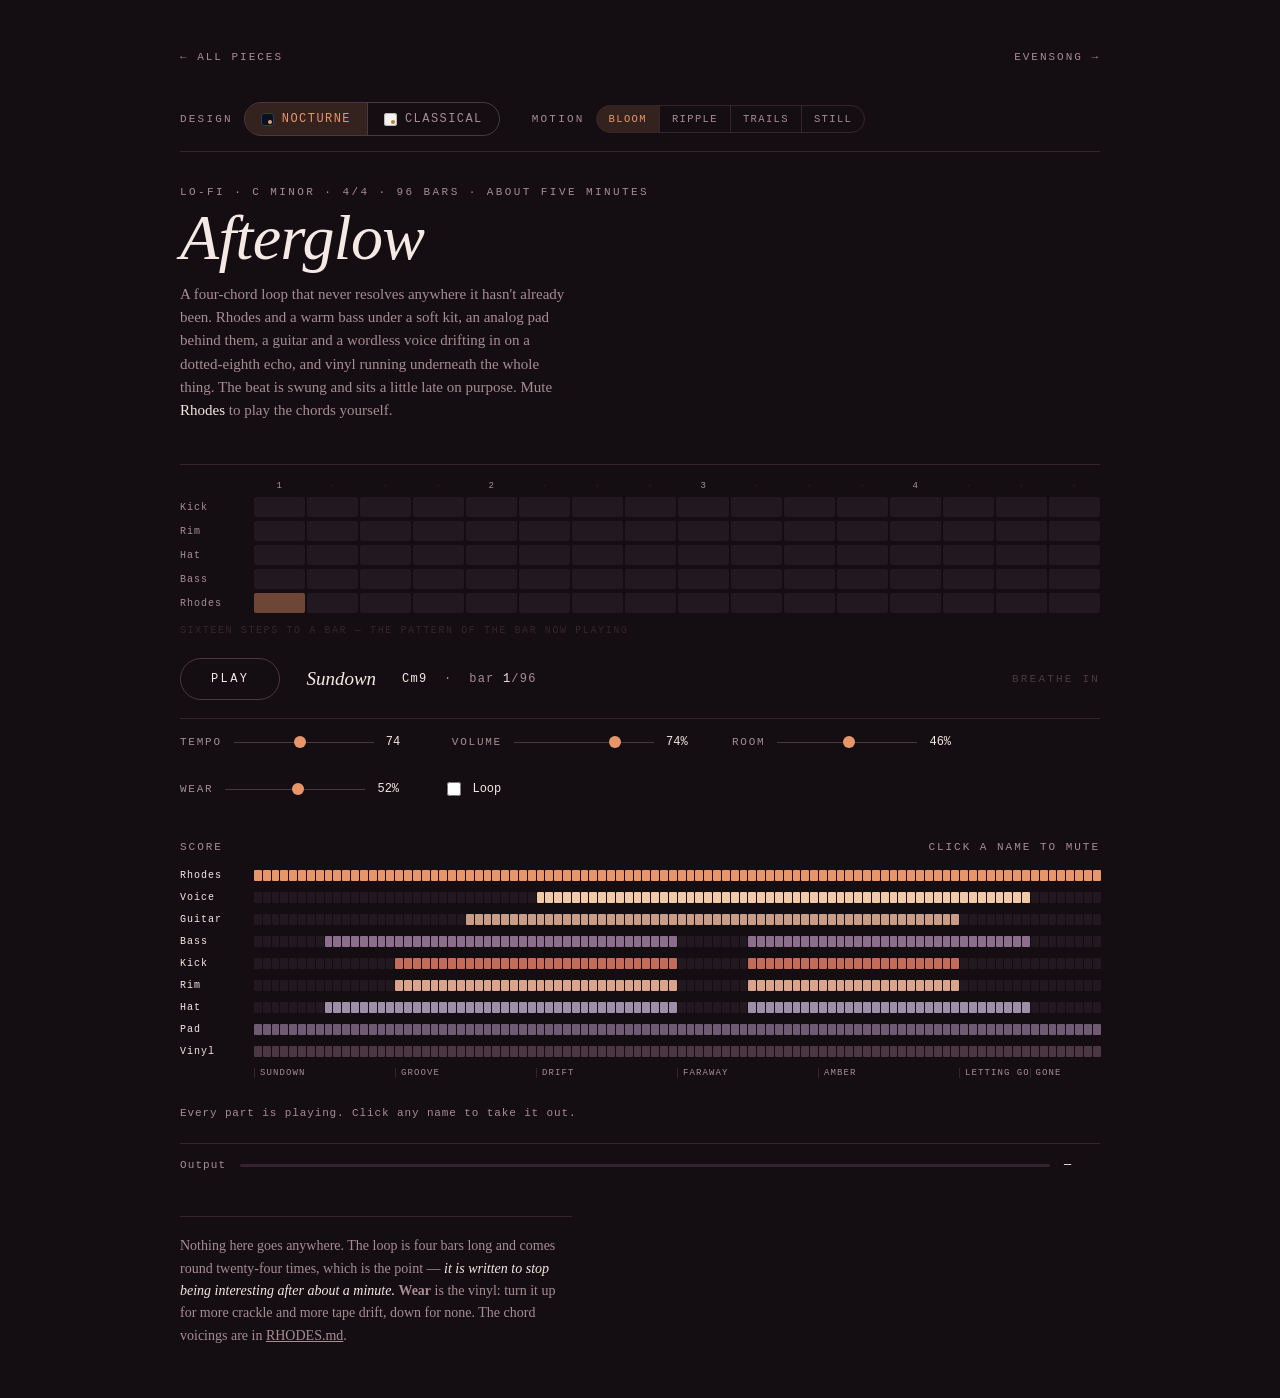
==== afterglow.html @ 7eb9358a "Add Afterglow, a lo-fi loop for the end of the day C minor, 4/4, 96 bars, about five minutes at 74. " ====
<!DOCTYPE html>
<html lang="en">
<head>
<meta charset="utf-8">
<link rel="icon" href="data:image/svg+xml,%3Csvg%20xmlns%3D%22http%3A%2F%2Fwww.w3.org%2F2000%2Fsvg%22%20viewBox%3D%220%200%2032%2032%22%3E%3Crect%20width%3D%2232%22%20height%3D%2232%22%20rx%3D%227%22%20fill%3D%22%23140E12%22%2F%3E%3Ccircle%20cx%3D%2216%22%20cy%3D%2216%22%20r%3D%2210%22%20fill%3D%22none%22%20stroke%3D%22%234C3642%22%20stroke-width%3D%221.4%22%2F%3E%3Ccircle%20cx%3D%2216%22%20cy%3D%2216%22%20r%3D%226%22%20fill%3D%22none%22%20stroke%3D%22%234C3642%22%20stroke-width%3D%221%22%2F%3E%3Ccircle%20cx%3D%2216%22%20cy%3D%2216%22%20r%3D%222.3%22%20fill%3D%22%23E8956A%22%2F%3E%3Crect%20x%3D%224%22%20y%3D%2215.2%22%20width%3D%2224%22%20height%3D%221.6%22%20fill%3D%22%23E8956A%22%20opacity%3D%22.55%22%2F%3E%3C%2Fsvg%3E">
<meta name="viewport" content="width=device-width, initial-scale=1">
<title>Afterglow — a lo-fi loop for the end of the day</title>
<link rel="stylesheet" href="design.css">
<script src="design.js"></script>
<style>
  /* Ground, pigments and mark geometry for this piece. Both designs, the
     switches and the four motion effects come from design.css, linked above. */
  :root{
    --ink:#140E12; --ink-2:#211820; --edge:#35242E; --line:#4C3642;
    --silt:#A88C93; --pale:#F4E9E4; --accent:#E8956A; --faint:#35242E;
    --rhodes:#E8956A; --voice:#F0C9A8; --gtr:#C99C86; --bass:#8A6E8C;
    --kick:#C46B5A; --rim:#D9A38C; --hat:#9E8FA8; --syn:#6E5A72; --vinyl:#4C3642;
    /* the grid is a row of steps: a mark opens out from the cell that fired */
    --qm-bloom-size:44px; --qm-bloom-lift:0px; --qm-bloom-rise:0px;
    --qm-bloom-from:.24;  --qm-bloom-to:1.6;
    --qm-ripple-size:18px; --qm-ripple-to:3.2;
    --qm-trail-size:7px;   --qm-trail-faint-size:5px;
    --qm-trail-x:34px;     --qm-trail-y:0px;
  }
  :root[data-style="classical"]{
    --rhodes:#B0803A; --voice:#A9714F; --gtr:#96683F; --bass:#6B7F9B;
    --kick:#A0563F; --rim:#A9714F; --hat:#8B6F92; --syn:#7D93A3; --vinyl:#8E8880;
  }
  .where,.val,.eyebrow,.rule span,.diag,.stepnum{font-variant-numeric:tabular-nums}

  *{box-sizing:border-box}
  html,body{margin:0;padding:0}
  body{background:var(--ink);color:var(--pale);font-family:var(--serif);min-height:100vh;
    display:flex;justify-content:center;padding:clamp(18px,4vw,52px) clamp(16px,4vw,40px);
    -webkit-font-smoothing:antialiased}
  .sheet{width:100%;max-width:920px}

  nav.top{display:flex;justify-content:space-between;align-items:baseline;gap:16px;
    font-family:var(--label);font-size:11px;letter-spacing:.18em;text-transform:uppercase;
    color:var(--silt);margin:0 0 clamp(22px,4vw,38px)}
  nav.top a{color:var(--silt);text-decoration:none;border-bottom:1px solid transparent;
    transition:color .2s,border-color .2s}
  nav.top a:hover{color:var(--accent);border-color:var(--accent)}

  .eyebrow{font-family:var(--label);font-size:11px;letter-spacing:.22em;
    text-transform:uppercase;color:var(--silt);margin:0}
  h1{font-family:var(--display);font-style:var(--h1-style);font-weight:var(--h1-weight);
    font-size:clamp(38px,7vw,64px);line-height:.95;margin:10px 0 0;letter-spacing:var(--h1-track)}
  .credit{margin:14px 0 0;font-size:15px;color:var(--silt);max-width:52ch;line-height:1.55}
  .credit b{color:var(--pale);font-weight:400}

  /* ---- the sixteen steps ---- */
  .grid{margin:clamp(26px,4vw,42px) 0 0;border-top:1px solid var(--edge);padding-top:16px}
  .stepnum{display:flex;gap:2px;margin:0 0 6px 74px}
  .stepnum span{flex:1;text-align:center;font-family:var(--label);font-size:9px;
    letter-spacing:.06em;color:var(--faint)}
  .stepnum span.beat{color:var(--silt)}
  .srow{display:flex;align-items:center;gap:12px;margin-bottom:4px}
  .slab{font-family:var(--label);font-size:10px;letter-spacing:.1em;width:62px;flex:none;
    text-align:left;color:var(--silt)}
  .srow.off .slab{color:var(--faint);text-decoration:line-through}
  .scells{position:relative;display:flex;gap:2px;flex:1;min-width:0;height:20px}
  .cel{flex:1;border-radius:2px;background:var(--ink-2);
    transition:background .18s ease,box-shadow .18s ease}
  .cel.set{background:color-mix(in srgb,var(--rc) 42%,transparent)}
  .cel.at{outline:1px solid var(--line);outline-offset:1px}
  .cel.hit{background:var(--rc);box-shadow:0 0 12px -3px var(--rc);transition:none}
  .srow.off .cel.set{background:var(--edge)}
  .gridnote{font-family:var(--label);font-size:10px;letter-spacing:.16em;
    text-transform:uppercase;color:var(--faint);margin:12px 0 0}

  /* ---- transport ---- */
  .bay{display:flex;flex-wrap:wrap;align-items:center;gap:clamp(14px,2.5vw,26px);margin:22px 0 0}
  button.play{font-family:var(--label);font-size:12px;letter-spacing:.2em;text-transform:uppercase;
    background:transparent;color:var(--pale);border:1px solid var(--line);border-radius:999px;
    padding:13px 30px;cursor:pointer;transition:border-color .25s,color .25s}
  button.play:hover{border-color:var(--accent);color:var(--accent)}
  button.play:focus-visible{outline:2px solid var(--accent);outline-offset:3px}
  .where{font-family:var(--label);font-size:12px;letter-spacing:.1em;color:var(--silt)}
  .where b{color:var(--pale);font-weight:400}
  .movement{font-family:var(--display);font-style:italic;font-size:19px;color:var(--pale)}
  .breath{margin-left:auto;font-family:var(--label);font-size:11px;letter-spacing:.2em;
    text-transform:uppercase;color:var(--silt);opacity:.35;transition:opacity 2s ease}
  .breath.on{opacity:1}

  .knobs{display:flex;flex-wrap:wrap;gap:clamp(14px,2.5vw,30px);align-items:center;
    margin:18px 0 0;padding:16px 0 0;border-top:1px solid var(--edge)}
  .knob{display:flex;align-items:center;gap:10px}
  .knob label{font-family:var(--label);font-size:11px;letter-spacing:.16em;
    text-transform:uppercase;color:var(--silt)}
  input[type=range]{-webkit-appearance:none;appearance:none;background:transparent;
    width:clamp(84px,14vw,140px);cursor:pointer}
  input[type=range]::-webkit-slider-runnable-track{height:1px;background:var(--line)}
  input[type=range]::-moz-range-track{height:1px;background:var(--line)}
  input[type=range]::-webkit-slider-thumb{-webkit-appearance:none;width:12px;height:12px;
    border-radius:50%;background:var(--accent);margin-top:-5.5px}
  input[type=range]::-moz-range-thumb{width:12px;height:12px;border:0;border-radius:50%;
    background:var(--accent)}
  input[type=range]:focus-visible{outline:2px solid var(--accent);outline-offset:6px}
  .val{font-family:var(--label);font-size:12px;color:var(--pale);min-width:5ch}
  .check{display:flex;align-items:center;gap:8px;cursor:pointer}
  .check input{accent-color:var(--accent);width:14px;height:14px;cursor:pointer}

  /* ---- score map ---- */
  .score{margin:clamp(26px,4vw,42px) 0 0}
  .scorehead{display:flex;justify-content:space-between;align-items:baseline;
    font-family:var(--label);font-size:11px;letter-spacing:.18em;text-transform:uppercase;
    color:var(--silt);margin-bottom:14px}
  .prow{display:flex;align-items:center;gap:12px;margin-bottom:5px}
  .pname{font-family:var(--label);font-size:10px;letter-spacing:.1em;width:62px;flex:none;
    text-align:left;background:none;border:0;padding:3px 0;color:var(--pale);cursor:pointer;
    transition:color .2s}
  .pname:hover{color:var(--accent)}
  .prow.off .pname{color:var(--faint);text-decoration:line-through}
  .pname:focus-visible{outline:2px solid var(--accent);outline-offset:2px}
  .cells{display:flex;gap:1px;flex:1;min-width:0}
  .cell{flex:1;height:11px;border-radius:1px;background:var(--ink-2);transition:background .25s}
  .cell.on{background:var(--pc)}
  .prow.off .cell.on{background:var(--edge)}
  .cell.at{background:var(--pale)}
  .rule{position:relative;height:22px;margin:8px 0 0 74px;overflow:hidden}
  .rule span{position:absolute;top:0;font-family:var(--label);font-size:9px;letter-spacing:.12em;
    text-transform:uppercase;color:var(--silt);white-space:nowrap;
    padding-left:5px;border-left:1px solid var(--edge)}
  .hint{font-family:var(--label);font-size:11px;letter-spacing:.08em;color:var(--silt);
    margin:14px 0 0;line-height:1.7}
  .hint b{color:var(--pale);font-weight:400}

  .diag{margin:20px 0 0;padding:14px 0 0;border-top:1px solid var(--edge);
    font-family:var(--label);font-size:11px;letter-spacing:.1em;color:var(--silt);
    display:flex;align-items:center;gap:14px;flex-wrap:wrap}
  .meter{position:relative;flex:1;min-width:110px;height:3px;background:var(--edge);
    border-radius:2px;overflow:hidden}
  .meter i{position:absolute;left:0;top:0;bottom:0;width:0%;background:var(--accent)}

  footer{margin:clamp(28px,4vw,44px) 0 0;padding-top:18px;border-top:1px solid var(--edge);
    font-size:14px;color:var(--silt);line-height:1.6;max-width:56ch}
  footer em{color:var(--pale);font-style:italic}
  footer a{color:var(--silt)}

  @media (max-width:640px){
    .breath{margin-left:0;width:100%}
    .slab{width:48px;font-size:9px}.stepnum{margin-left:60px}
    .pname{width:52px;font-size:9px}.rule{margin-left:64px}
  }
</style>
</head>
<body>
<div class="sheet">

  <nav class="top"><a href="index.html">&larr; All pieces</a><a href="evensong.html">Evensong &rarr;</a></nav>

  <div class="prefs" data-quiet-switch="design motion"></div>

  <p class="eyebrow">Lo-fi · C minor · 4/4 · 96 bars · about five minutes</p>
  <h1>Afterglow</h1>
  <p class="credit justified">A four-chord loop that never resolves anywhere it hasn't already
  been. Rhodes and a warm bass under a soft kit, an analog pad behind them, a guitar and a
  wordless voice drifting in on a dotted-eighth echo, and vinyl running underneath the whole
  thing. The beat is swung and sits a little late on purpose. Mute <b>Rhodes</b> to play the
  chords yourself.</p>

  <div class="grid">
    <div class="stepnum" id="stepnum"></div>
    <div id="steps"></div>
    <p class="gridnote">Sixteen steps to a bar — the pattern of the bar now playing</p>
  </div>

  <div class="bay">
    <button class="play" id="play">Play</button>
    <span class="movement" id="movement">Sundown</span>
    <div class="where"><b id="chord">Cm9</b> &nbsp;·&nbsp; bar <b id="bar">1</b>/96</div>
    <div class="breath" id="breath">breathe in</div>
  </div>

  <div class="knobs">
    <div class="knob"><label for="tempo">Tempo</label>
      <input type="range" id="tempo" min="58" max="92" step="1" value="74"><span class="val" id="tempoval">74</span></div>
    <div class="knob"><label for="vol">Volume</label>
      <input type="range" id="vol" min="0" max="100" step="1" value="74"><span class="val" id="volval">74%</span></div>
    <div class="knob"><label for="room">Room</label>
      <input type="range" id="room" min="0" max="90" step="1" value="46"><span class="val" id="roomval">46%</span></div>
    <div class="knob"><label for="wear">Wear</label>
      <input type="range" id="wear" min="0" max="100" step="1" value="52"><span class="val" id="wearval">52%</span></div>
    <label class="check"><input type="checkbox" id="loop"><span class="val" style="min-width:0">Loop</span></label>
  </div>

  <div class="score">
    <div class="scorehead"><span>Score</span><span>click a name to mute</span></div>
    <div id="parts"></div>
    <div class="rule" id="rule"></div>
    <p class="hint" id="hint">Every part is playing. Click any name to take it out.</p>
  </div>

  <div class="diag">
    <span id="prep">Output</span><span class="meter"><i id="meterbar"></i></span><span class="val" id="meterval">—</span>
  </div>

  <footer class="justified">
    Nothing here goes anywhere. The loop is four bars long and comes round twenty-four times,
    which is the point — <em>it is written to stop being interesting after about a minute.</em>
    <b>Wear</b> is the vinyl: turn it up for more crackle and more tape drift, down for none.
    The chord voicings are in
    <a href="https://github.com/readarkclub/music/blob/main/RHODES.md">RHODES.md</a>.
  </footer>

</div>

<script>
/* ==================== harmony ====================
   Four chords, and a bridge that borrows two more. Everything the parts play
   is derived from a pitch-class set and a nominal bass. */
const CH = {
  Cm : {n:'Cm9',       lo:36, pcs:[0,3,7,10,2]},
  Ab : {n:'A♭maj9',    lo:44, pcs:[8,0,3,7,10]},
  Eb : {n:'E♭maj9',    lo:39, pcs:[3,7,10,2,5]},
  Bbs: {n:'B♭9sus',    lo:46, pcs:[10,3,5,8,0]},
  Fm : {n:'Fm9',       lo:41, pcs:[5,8,0,3,7]},
  Db : {n:'D♭maj7♯11', lo:37, pcs:[1,5,8,0,7]}
};

const fold = (m,lo,hi) => { while(m<lo) m+=12; while(m>hi) m-=12; return m; };
const has  = (c,m) => c.pcs.includes(((m%12)+12)%12);
function tones(c, lo, hi){
  const out = [];
  for(let m=lo;m<=hi;m++) if(has(c,m)) out.push(m);
  return out;
}
function spread(c, base, ivals){
  return ivals.map(iv => {
    const want = base + iv;
    let best = want, bd = 99;
    for(let m = want-3; m <= want+3; m++){
      const d = Math.abs(m - want);
      if(has(c,m) && d < bd){ bd = d; best = m; }
    }
    return best;
  });
}
/* One hand position, four notes, nearest chord tone to each — which is what a
   player does rather than transposing a shape. Building it up from the chord's
   own bass instead sends B♭9sus ten semitones higher than Cm, and its top lands
   in the tune. Nothing here goes above 64: the tune's floor is 65. */
function voicing(c, targets, minGap, cap){
  const out = [];
  targets.forEach(want => {
    let best = null, bd = 99;
    for(let m = want-4; m <= want+4; m++){
      if(m > cap || !has(c, m)) continue;
      if(out.length && m - out[out.length-1] < minGap) continue;
      const d = Math.abs(m - want);
      if(d < bd){ bd = d; best = m; }
    }
    if(best !== null) out.push(best);
  });
  return out;
}
Object.values(CH).forEach(c => {
  c.keys = voicing(c, [45,52,57,62], 3, 64);
  c.gtr  = [c.keys[1], c.keys[3]];        /* the guitar doubles inside the voicing */
  c.bass = fold(c.lo, 28, 39);
  c.bas5 = fold(c.lo+7, 28, 39);
  c.syn  = [fold(c.lo, 28, 39), fold(c.lo+7, 35, 46)];
});

/* ==================== the tune ====================
   [barOffset, sixteenth, midi, durationInSixteenths] */
const THEMES = {
  /* over  Cm  A♭  E♭  B♭sus  ×2 */
  A: [[0,4,67,8],[0,12,70,4],
      [1,0,72,12],
      [2,4,70,6],[2,10,67,6],
      [3,0,65,16],
      [4,4,67,8],[4,12,72,4],
      [5,0,75,8],[5,8,74,8],
      [6,4,72,6],[6,10,70,6],
      [7,0,67,16]],
  /* over  Fm  D♭  A♭  E♭  Fm  D♭  B♭sus  Cm  — the bridge */
  B: [[0,0,68,12],
      [1,4,72,8],
      [2,0,75,8],[2,8,72,8],
      [3,0,70,16],
      [4,0,68,8],[4,8,72,8],
      [5,0,73,12],
      [6,4,72,8],
      [7,0,67,16]]
};

/* ==================== grooves ====================
   Sixteen steps. k = kick, r = rim, h = hat, g = ghost hat (quieter). */
const GROOVE = {
  none: {k:[],         r:[],      h:[],                          g:[]},
  soft: {k:[0,10],     r:[12],    h:[0,4,8,12],                  g:[]},
  main: {k:[0,6,10],   r:[4,12],  h:[0,2,4,6,8,10,12,14],        g:[7,15]},
  full: {k:[0,6,10,14],r:[4,12],  h:[0,2,4,6,8,10,12,14],        g:[3,7,11,15]},
  half: {k:[0],        r:[12],    h:[0,8],                       g:[]}
};
/* how the Rhodes lands on the bar */
const COMP = {
  hold: {at:[0],           say:'one chord a bar, let it ring'},
  soft: {at:[0,10],        say:'chord on one, a push before three'},
  comp: {at:[0,6,10],      say:'two pushes against the kick'},
  busy: {at:[0,3,6,10,13], say:'busier — still behind the beat'}
};

/* ==================== form ==================== */
const FORM = [
 {t:'Sundown', ch:'Cm Ab Eb Bbs Cm Ab Eb Bbs', gr:'none', cp:'hold', on:'rhodes syn vinyl',                 lvl:-9},
 {t:'',        ch:'Cm Ab Eb Bbs Cm Ab Eb Bbs', gr:'soft', cp:'hold', on:'rhodes syn vinyl bass hat',        lvl:-7},
 {t:'Groove',  ch:'Cm Ab Eb Bbs Cm Ab Eb Bbs', gr:'main', cp:'soft', on:'rhodes syn vinyl bass kick rim hat', lvl:-6},
 {t:'',        ch:'Cm Ab Eb Bbs Cm Ab Eb Bbs', gr:'main', cp:'comp', on:'rhodes syn vinyl bass kick rim hat gtr', lvl:-5},
 {t:'Drift',   ch:'Cm Ab Eb Bbs Cm Ab Eb Bbs', gr:'main', cp:'soft', on:'rhodes syn vinyl bass kick rim hat gtr voice', lvl:-5,
               mel:[['voice','A',0,-11,0]]},
 {t:'',        ch:'Cm Ab Eb Bbs Cm Ab Eb Bbs', gr:'main', cp:'busy', on:'rhodes syn vinyl bass kick rim hat gtr voice', lvl:-4,
               mel:[['voice','A',0,-11,0],['gtr','A',0,-17,0]]},
 {t:'Faraway', ch:'Fm Db Ab Eb Fm Db Bbs Cm',  gr:'half', cp:'hold', on:'rhodes syn vinyl gtr voice',        lvl:-7,
               mel:[['voice','B',0,-10,0]]},
 {t:'',        ch:'Fm Db Ab Eb Fm Db Bbs Cm',  gr:'main', cp:'comp', on:'rhodes syn vinyl bass kick rim hat gtr voice', lvl:-4,
               mel:[['voice','B',0,-10,0]]},
 {t:'Amber',   ch:'Cm Ab Eb Bbs Cm Ab Eb Bbs', gr:'full', cp:'busy', on:'rhodes syn vinyl bass kick rim hat gtr voice', lvl:-3,
               mel:[['voice','A',0,-9,0],['gtr','A',0,-16,0]]},
 {t:'',        ch:'Cm Ab Eb Bbs Cm Ab Eb Bbs', gr:'full', cp:'comp', on:'rhodes syn vinyl bass kick rim hat gtr voice', lvl:-3,
               mel:[['voice','A',0,-10,0]]},
 {t:'Letting go', ch:'Cm Ab Eb Bbs Cm Ab Eb Bbs', gr:'soft', cp:'soft', on:'rhodes syn vinyl bass hat voice', lvl:-6,
               mel:[['voice','A',0,-13,0]]},
 {t:'Gone',    ch:'Cm Ab Eb Bbs Cm Ab Eb Cm',  gr:'none', cp:'hold', on:'rhodes syn vinyl',                  lvl:-9}
];

const PARTS = [
  {id:'rhodes',label:'Rhodes'}, {id:'voice', label:'Voice'},  {id:'gtr',  label:'Guitar'},
  {id:'bass',  label:'Bass'},   {id:'kick',  label:'Kick'},   {id:'rim',  label:'Rim'},
  {id:'hat',   label:'Hat'},    {id:'syn',   label:'Pad'},    {id:'vinyl',label:'Vinyl'}
];
/* the five rows the step grid draws */
const ROWS = [['kick','Kick'],['rim','Rim'],['hat','Hat'],['bass','Bass'],['rhodes','Rhodes']];

/* ==================== build the score ==================== */
const BARS = [];
const EV   = [];
const plays = {}; PARTS.forEach(p => plays[p.id] = []);
const MARKS = [];

(function compose(){
  let bi = 0;
  FORM.forEach((sec, si) => {
    const chords = sec.ch.split(' ');
    const on = new Set(sec.on.split(' '));
    const start = bi;
    if(sec.t) MARKS.push({bar:start, label:sec.t});
    const melParts = new Set((sec.mel || []).map(m => m[0]));

    chords.forEach((sym, k) => {
      const c = CH[sym], b = bi + k;
      const G = GROOVE[sec.gr], P = COMP[sec.cp];
      PARTS.forEach(p => plays[p.id][b] = on.has(p.id));
      BARS[b] = {chord:c, gr:sec.gr, cp:sec.cp, section:si, title:sec.t, steps:{}};

      const step = (part, s) => (BARS[b].steps[part] = BARS[b].steps[part] || []).push(s);

      if(on.has('kick')) G.k.forEach(s => {
        step('kick', s);
        EV.push({part:'kick', pos:b*16+s, bar:b, step:s, lvl:(s?-3:0) + sec.lvl});
      });
      if(on.has('rim')) G.r.forEach(s => {
        step('rim', s);
        EV.push({part:'rim', pos:b*16+s, bar:b, step:s, lvl:-6 + sec.lvl});
      });
      if(on.has('hat')){
        G.h.forEach(s => {
          step('hat', s);
          EV.push({part:'hat', pos:b*16+s, bar:b, step:s, lvl:(s%4?-15:-11) + sec.lvl});
        });
        G.g.forEach(s => {
          step('hat', s);
          EV.push({part:'hat', pos:b*16+s, bar:b, step:s, lvl:-20 + sec.lvl, ghost:1});
        });
      }
      /* the bass follows the kick, or walks on its own when there is none */
      if(on.has('bass')){
        const at = G.k.length ? G.k : [0,10];
        at.forEach((s, j) => {
          step('bass', s);
          EV.push({part:'bass', pos:b*16+s, bar:b, step:s,
                   midi:(j % 3 === 2 ? c.bas5 : c.bass), lvl:(s?-5:-2) + sec.lvl, dur:5});
        });
      }
      /* Rhodes: the whole voicing on each hit */
      if(on.has('rhodes')) P.at.forEach((s, j) => {
        step('rhodes', s);
        c.keys.forEach((m, v) => EV.push({part:'rhodes', pos:b*16+s, bar:b, step:s, midi:m,
                                          lvl:(j?-9:-6) - v*0.8 + sec.lvl, top:v===c.keys.length-1}));
      });
      /* guitar: two notes, late in the bar, when it has no line of its own */
      if(on.has('gtr') && !melParts.has('gtr')){
        [[2,0],[11,1]].forEach(([s, v]) => {
          EV.push({part:'gtr', pos:b*16+s, bar:b, step:s, midi:c.gtr[v], lvl:-17 + sec.lvl});
        });
      }
      /* pad: one long breath every two bars */
      if(on.has('syn') && k % 2 === 0)
        c.syn.forEach((m, j) => EV.push({part:'syn', pos:b*16, bar:b, midi:m,
                                         lvl:(j?-25:-22) + sec.lvl, dur:32}));
    });

    (sec.mel || []).forEach(([part, id, tr, db, delay]) => {
      THEMES[id].forEach(([ob, s, m, dur]) => {
        const b = start + ob + (delay || 0);
        if(b >= start + chords.length) return;
        EV.push({part, pos:b*16+s, bar:b, step:s, midi:m+tr, lvl:db + sec.lvl, dur, mel:true});
      });
    });

    bi += chords.length;
  });
})();
EV.sort((a,b) => a.pos - b.pos);
const NB = BARS.length, TOTAL = NB*16;

/* ==================== audio ==================== */
let ctx=null, master=null, dryG=null, wetG=null, analyser=null, duck=null, echo=null;
const buses = {}, muted = {}, cache = new Map();
PARTS.forEach(p => muted[p.id] = false);

const g  = db => Math.pow(10, db/20);
const hz = m  => 440*Math.pow(2,(m-69)/12);
const OUT = 0.68;              /* this one is denser than the rest; sit it alongside them */
const SWING = 0.17;                 /* how late the off-sixteenths sit */

/* A Rhodes is FM: one sine bending another, with the modulation dying away far
   faster than the note. That collapse from bark to bell is the whole sound. */
function rhodesBuffer(freq, secs){
  const sr = ctx.sampleRate, len = Math.ceil(sr*secs);
  const buf = ctx.createBuffer(1, len, sr), out = buf.getChannelData(0);
  const w = 2*Math.PI*freq/sr;
  const iDec = Math.pow(10, -3/(sr*0.16));            /* the tine bark */
  const bDec = Math.pow(10, -3/(sr*0.9));             /* the bell above it */
  const aDec = Math.pow(10, -3/(sr*secs));
  let idx = 3.2, bell = 0.16, amp = 1;
  for(let i=0;i<len;i++){
    const ph = w*i;
    out[i] = amp*(Math.sin(ph + idx*Math.sin(ph)) + bell*Math.sin(ph*4.02));
    idx *= iDec; bell *= bDec; amp *= aDec;
  }
  const atk = Math.round(sr*0.003);
  for(let i=0;i<atk && i<len;i++) out[i] *= i/atk;
  const fade = Math.min(len, Math.round(sr*0.25));
  for(let i=0;i<fade;i++) out[len-1-i] *= i/fade;
  let peak = 0;
  for(let i=0;i<len;i++){ const v = Math.abs(out[i]); if(v>peak) peak=v; }
  if(peak > 0){ const s = 0.85/peak; for(let i=0;i<len;i++) out[i] *= s; }
  return buf;
}
function pluckBuffer(freq, secs, t60, warm){
  const sr = ctx.sampleRate, N = Math.max(2, Math.round(sr/freq)), len = Math.ceil(sr*secs);
  const buf = ctx.createBuffer(1, len, sr), out = buf.getChannelData(0);
  const ring = new Float32Array(N);
  let s = 0;
  for(let i=0;i<N;i++){ s = s*warm + (Math.random()*2-1)*(1-warm); ring[i] = s; }
  const decay = Math.pow(10, -3/(sr*t60));
  let idx = 0;
  for(let i=0;i<len;i++){
    const cur = ring[idx], nxt = ring[(idx+1)%N];
    out[i] = cur;
    ring[idx] = 0.5*(cur+nxt)*decay;
    idx = (idx+1)%N;
  }
  const atk = Math.round(sr*0.002);
  for(let i=0;i<atk;i++) out[i] *= i/atk;
  const fade = Math.min(len, Math.round(sr*0.3));
  for(let i=0;i<fade;i++) out[len-1-i] *= i/fade;
  return buf;
}
function impulse(secs){
  const sr = ctx.sampleRate, len = Math.ceil(sr*secs), buf = ctx.createBuffer(2, len, sr);
  for(let c=0;c<2;c++){
    const d = buf.getChannelData(c);
    for(let i=0;i<len;i++){
      const t = i/len;
      d[i] = (Math.random()*2-1)*Math.pow(1-t,2.3)*(i < sr*0.015 ? i/(sr*0.015) : 1);
    }
  }
  return buf;
}
function noiseBuf(secs){
  const sr = ctx.sampleRate, len = Math.ceil(sr*secs), b = ctx.createBuffer(1, len, sr);
  const d = b.getChannelData(0);
  for(let i=0;i<len;i++) d[i] = Math.random()*2-1;
  return b;
}
/* a record with some dust on it: mostly silence, with pops */
function crackleBuf(secs){
  const sr = ctx.sampleRate, len = Math.ceil(sr*secs), b = ctx.createBuffer(1, len, sr);
  const d = b.getChannelData(0);
  let i = 0;
  while(i < len){
    i += Math.floor(sr*(0.004 + Math.random()*0.09));
    if(i >= len) break;
    const amp = (Math.random()*0.55 + 0.12)*(Math.random() < 0.08 ? 2.2 : 1);
    const n = Math.floor(sr*(0.0006 + Math.random()*0.004));
    for(let k=0;k<n && i+k<len;k++) d[i+k] += amp*(Math.random()*2-1)*Math.pow(1-k/n, 2.4);
  }
  return b;
}

const BUSDEF = {
  rhodes:{lp:3600,db:-3}, voice:{lp:2600,db:-8}, gtr:{lp:2800,db:-8},
  bass:{lp:420,db:-4},    kick:{lp:2200,db:-5},  rim:{lp:6000,db:-10},
  hat:{lp:11000,db:-13},  syn:{lp:900,db:-8},    vinyl:{lp:9000,db:-12}
};
const DUCKED = ['rhodes','voice','gtr','bass','syn'];   /* what the kick leans on */
let noise=null, crackle=null, hiss=null, vinylNodes=[];

function initAudio(){
  if(ctx) return true;
  const AC = window.AudioContext || window.webkitAudioContext;
  if(!AC) return false;
  ctx = new AC();
  master = ctx.createGain();
  master.gain.value = OUT*(+document.getElementById('vol').value)/100;
  analyser = ctx.createAnalyser(); analyser.fftSize = 512;
  master.connect(analyser); analyser.connect(ctx.destination);

  dryG = ctx.createGain(); dryG.gain.value = 1; dryG.connect(master);
  let conv = null;
  try{
    conv = ctx.createConvolver(); conv.buffer = impulse(4.4);
    wetG = ctx.createGain(); wetG.gain.value = (+document.getElementById('room').value)/100;
    conv.connect(wetG); wetG.connect(master);
  }catch(e){ conv = null; }

  /* the kick leans on everything but the kit — gently, the way a room does */
  duck = ctx.createGain(); duck.gain.value = 1;
  duck.connect(dryG); if(conv) duck.connect(conv);

  /* a dotted-eighth echo, for the voice */
  echo = ctx.createDelay(1.5);
  const fb = ctx.createGain(), eg = ctx.createGain(), etone = ctx.createBiquadFilter();
  etone.type='lowpass'; etone.frequency.value = 1800;
  fb.gain.value = 0.42; eg.gain.value = g(-7);
  echo.connect(etone); etone.connect(fb); fb.connect(echo);
  etone.connect(eg); eg.connect(duck);
  echo.__tone = etone;

  Object.keys(BUSDEF).forEach(id => {
    const d = BUSDEF[id];
    const lp = ctx.createBiquadFilter(); lp.type='lowpass';
    lp.frequency.value = d.lp; lp.Q.value = 0.4;
    const gn = ctx.createGain(); gn.gain.value = Math.pow(10, d.db/20);
    lp.connect(gn);
    if(DUCKED.indexOf(id) >= 0){ gn.connect(duck); }
    else { gn.connect(dryG); if(conv) gn.connect(conv); }
    buses[id] = {input:lp, gain:gn, base:Math.pow(10, d.db/20)};
  });
  noise = noiseBuf(0.6); crackle = crackleBuf(4.0); hiss = noiseBuf(3.0);

  const s = ctx.createBufferSource();
  s.buffer = ctx.createBuffer(1,1,ctx.sampleRate);
  s.connect(ctx.destination); s.start(0);
  return true;
}
async function unlock(){
  if(!initAudio()) return false;
  if(ctx.state !== 'running'){ try{ await ctx.resume(); }catch(e){} }
  return ctx.state === 'running';
}

const wear = () => (+document.getElementById('wear').value)/100;

function startVinyl(){
  if(!ctx || vinylNodes.length) return;
  const mk = (buf, hp, db) => {
    const s = ctx.createBufferSource(); s.buffer = buf; s.loop = true;
    const f = ctx.createBiquadFilter(); f.type='highpass'; f.frequency.value = hp;
    const gn = ctx.createGain(); gn.gain.value = g(db);
    s.connect(f); f.connect(gn); gn.connect(buses.vinyl.input);
    s.start(); vinylNodes.push(s, gn);
    return gn;
  };
  mk(crackle, 900, -16);
  mk(hiss, 3200, -26);
}
function stopVinyl(){
  vinylNodes.forEach(n => { try{ n.stop && n.stop(); }catch(e){} });
  vinylNodes = [];
}

/* struck / plucked voices come out of a buffer, with a little tape drift */
function sampled(part, key, midi, t, db, mk){
  let buf = cache.get(key);
  if(!buf){ buf = mk(); cache.set(key, buf); }
  const src = ctx.createBufferSource(), a = ctx.createGain();
  src.buffer = buf;
  src.detune.value = (Math.random()*2-1)*(4 + 22*wear());     /* wow and flutter */
  a.gain.value = g(db);
  src.connect(a); a.connect(buses[part].input);
  src.start(t);
}

function bassy(midi, t, dur, db){
  const f = hz(midi), a = ctx.createGain(), lp = ctx.createBiquadFilter();
  lp.type='lowpass'; lp.Q.value=1.1;
  lp.frequency.setValueAtTime(f*7, t);
  lp.frequency.exponentialRampToValueAtTime(Math.max(90, f*2.2), t+0.18);
  a.gain.setValueAtTime(0.0001, t);
  a.gain.exponentialRampToValueAtTime(g(db), t+0.018);
  a.gain.setValueAtTime(g(db), t+dur*0.7);
  a.gain.exponentialRampToValueAtTime(0.0004, t+dur+0.14);
  const o = ctx.createOscillator(), o2 = ctx.createGain();
  o.type='sine'; o.frequency.value=f;
  const tri = ctx.createOscillator(), tg = ctx.createGain();
  tri.type='triangle'; tri.frequency.value=f; tg.gain.value=0.32;
  o.connect(o2); o2.gain.value=1; o2.connect(lp);
  tri.connect(tg); tg.connect(lp);
  o.start(t); o.stop(t+dur+0.3); tri.start(t); tri.stop(t+dur+0.3);
  lp.connect(a); a.connect(buses.bass.input);
}

function kicked(t, db){
  const o = ctx.createOscillator(), a = ctx.createGain();
  o.type='sine';
  o.frequency.setValueAtTime(118, t);
  o.frequency.exponentialRampToValueAtTime(44, t+0.085);
  a.gain.setValueAtTime(0.0001, t);
  a.gain.exponentialRampToValueAtTime(g(db), t+0.005);
  a.gain.exponentialRampToValueAtTime(0.0004, t+0.40);
  o.connect(a); a.connect(buses.kick.input); o.start(t); o.stop(t+0.5);
  /* the beater, softened right down */
  const n = ctx.createBufferSource(), ng = ctx.createGain(), lp = ctx.createBiquadFilter();
  n.buffer = noise; lp.type='lowpass'; lp.frequency.value = 1400;
  ng.gain.setValueAtTime(g(db-15), t);
  ng.gain.exponentialRampToValueAtTime(0.0003, t+0.03);
  n.connect(lp); lp.connect(ng); ng.connect(buses.kick.input); n.start(t); n.stop(t+0.06);

  /* everything but the kit leans away for a moment */
  if(duck){
    const now = ctx.currentTime;
    if(t >= now){
      duck.gain.setValueAtTime(1, t);
      duck.gain.linearRampToValueAtTime(0.74, t+0.022);
      duck.gain.linearRampToValueAtTime(1, t+0.26);
    }
  }
}
function rimmed(t, db){
  const n = ctx.createBufferSource(), bp = ctx.createBiquadFilter(), a = ctx.createGain();
  n.buffer = noise; bp.type='bandpass'; bp.frequency.value=1750; bp.Q.value=1.0;
  a.gain.setValueAtTime(g(db), t);
  a.gain.exponentialRampToValueAtTime(0.0003, t+0.14);
  n.connect(bp); bp.connect(a); a.connect(buses.rim.input); n.start(t); n.stop(t+0.2);
  const o = ctx.createOscillator(), og = ctx.createGain();
  o.type='triangle'; o.frequency.value=336;
  og.gain.setValueAtTime(g(db-7), t);
  og.gain.exponentialRampToValueAtTime(0.0003, t+0.055);
  o.connect(og); og.connect(buses.rim.input); o.start(t); o.stop(t+0.09);
}
function hatted(t, db, ghost){
  const n = ctx.createBufferSource(), hp = ctx.createBiquadFilter(), a = ctx.createGain();
  n.buffer = noise; hp.type='highpass'; hp.frequency.value = ghost ? 8000 : 6800;
  a.gain.setValueAtTime(g(db), t);
  a.gain.exponentialRampToValueAtTime(0.0003, t + (ghost ? 0.028 : 0.052));
  n.connect(hp); hp.connect(a); a.connect(buses.hat.input); n.start(t); n.stop(t+0.09);
}

/* a wordless voice: a saw pushed through three formants, on the echo */
function voiced(midi, t, dur, db){
  const f = hz(midi), a = ctx.createGain();
  a.gain.setValueAtTime(0.0001, t);
  a.gain.exponentialRampToValueAtTime(g(db), t+0.16);
  a.gain.setValueAtTime(g(db), t+dur*0.75);
  a.gain.exponentialRampToValueAtTime(0.0004, t+dur+0.5);

  const vib = ctx.createOscillator(), vg = ctx.createGain();
  vib.type='sine'; vib.frequency.value=4.8;
  vg.gain.setValueAtTime(0.0001, t);
  vg.gain.exponentialRampToValueAtTime(7, t+Math.min(0.9, dur*0.5));
  vib.connect(vg); vib.start(t); vib.stop(t+dur+0.6);

  const o = ctx.createOscillator();
  o.type='sawtooth'; o.frequency.value=f; vg.connect(o.detune);
  o.start(t); o.stop(t+dur+0.6);
  [[360,0.9,3.2],[810,0.42,5.0],[2600,0.14,7.0]].forEach(([fq,amp,q]) => {
    const bp = ctx.createBiquadFilter(), bg = ctx.createGain();
    bp.type='bandpass'; bp.frequency.value=fq; bp.Q.value=q; bg.gain.value=amp;
    o.connect(bp); bp.connect(bg); bg.connect(a);
  });
  a.connect(buses.voice.input);
  if(echo) a.connect(echo);
}

function synned(midi, t, dur, db){
  const f = hz(midi), a = ctx.createGain(), lp = ctx.createBiquadFilter();
  lp.type='lowpass'; lp.Q.value=1.4;
  lp.frequency.setValueAtTime(f*2.4, t);
  lp.frequency.linearRampToValueAtTime(f*5.5, t+dur*0.5);
  lp.frequency.linearRampToValueAtTime(f*2.4, t+dur);
  a.gain.setValueAtTime(0.0001, t);
  a.gain.exponentialRampToValueAtTime(g(db), t+1.4);
  a.gain.setValueAtTime(g(db), t+dur*0.8);
  a.gain.exponentialRampToValueAtTime(0.0003, t+dur+1.4);
  [[1,'sawtooth',-7],[1,'sawtooth',8],[0.5,'triangle',0]].forEach(([mult,type,cents]) => {
    const o = ctx.createOscillator(), og = ctx.createGain();
    o.type=type; o.frequency.value=f*mult; o.detune.value=cents; og.gain.value=0.34;
    o.connect(og); og.connect(lp); o.start(t); o.stop(t+dur+1.6);
  });
  lp.connect(a); a.connect(buses.syn.input);
}

const RH_SECS = m => Math.min(4.2, Math.max(1.4, 5.4*Math.pow(2, -(m-48)/26)));

function fire(e, t, e16){
  if(!ctx) return;
  /* one undefined pitch becomes NaN in a buffer and silences the whole mix
     from that point on, so nothing unpitched gets past here */
  if(e.midi !== undefined && !isFinite(e.midi)) return;
  switch(e.part){
    case 'rhodes': sampled('rhodes', 'r|'+e.midi, e.midi, t, e.lvl,
                     () => rhodesBuffer(hz(e.midi), RH_SECS(e.midi))); break;
    case 'gtr':    sampled('gtr', 'g|'+e.midi, e.midi, t, e.lvl,
                     () => pluckBuffer(hz(e.midi), 2.4, 2.0, 0.55)); break;
    case 'bass':   bassy(e.midi, t, (e.dur||5)*e16, e.lvl); break;
    case 'kick':   kicked(t, e.lvl); break;
    case 'rim':    rimmed(t, e.lvl); break;
    case 'hat':    hatted(t, e.lvl, e.ghost); break;
    case 'voice':  voiced(e.midi, t, (e.dur||8)*e16, e.lvl); break;
    case 'syn':    synned(e.midi, t, (e.dur||32)*e16, e.lvl); break;
  }
}

async function prepare(onProgress){
  const seen = new Set(), jobs = [];
  EV.forEach(e => {
    const kind = e.part==='rhodes' ? 'r' : (e.part==='gtr' ? 'g' : null);
    if(!kind) return;
    const key = kind+'|'+e.midi;
    if(seen.has(key) || cache.has(key)) return;
    seen.add(key); jobs.push({key, kind, midi:e.midi});
  });
  for(let i=0;i<jobs.length;i++){
    const j = jobs[i];
    cache.set(j.key, j.kind === 'r'
      ? rhodesBuffer(hz(j.midi), RH_SECS(j.midi))
      : pluckBuffer(hz(j.midi), 2.4, 2.0, 0.55));
    if(i % 5 === 4){
      onProgress((i+1)/jobs.length);
      await new Promise(r => setTimeout(r, 0));
    }
  }
  onProgress(1);
  return jobs.length;
}

/* ==================== scheduler ==================== */
let playing=false, anchor=0, cursor=0, timer=null, preparing=false;
const drawQ=[];
const $tempo = document.getElementById('tempo');
const sixteenth = () => 60 / (+$tempo.value * 4);
/* the off-sixteenths sit late — that lean is most of the feel */
const swung = pos => pos + (pos % 2 ? SWING : 0);

function setEcho(){
  if(echo) echo.delayTime.value = Math.min(1.4, 3*sixteenth());   /* dotted eighth */
}

function tick(){
  if(!ctx) return;
  const now = ctx.currentTime, look = now + 0.4, e16 = sixteenth();
  while(cursor < EV.length && anchor + swung(EV[cursor].pos)*e16 < look){
    const ev = EV[cursor], t = anchor + swung(ev.pos)*e16;
    if(t >= now - 0.05){
      if(!muted[ev.part]) fire(ev, t, e16);
      drawQ.push({t, ev});
    }
    cursor++;
  }
  if(cursor >= EV.length && now > anchor + TOTAL*e16 - 0.4){
    if(document.getElementById('loop').checked){ anchor += TOTAL*e16; cursor = 0; }
    else stop();
  }
}

const $play = document.getElementById('play'), $prep = document.getElementById('prep');
async function start(){
  if(preparing) return;
  if(!await unlock()) return;
  if(cache.size === 0){
    preparing = true;
    $prep.textContent = 'Preparing…';
    const n = await prepare(f => { $prep.textContent = 'Preparing ' + Math.round(f*100) + '%'; });
    $prep.textContent = n + ' voices';
    preparing = false;
  }
  setEcho();
  if(!muted.vinyl) startVinyl();
  anchor = ctx.currentTime + 0.3 - swung(cursor < EV.length ? EV[cursor].pos : 0)*sixteenth();
  playing = true; $play.textContent = 'Pause';
  timer = setInterval(tick, 30); tick();
}
function stop(){
  playing = false; clearInterval(timer); timer = null;
  stopVinyl();
  $play.textContent = 'Play';
  if(cursor >= EV.length) cursor = 0;
}
$play.addEventListener('click', () => playing ? stop() : start());

/* ==================== the step grid ==================== */
const stepnum = document.getElementById('stepnum'), stepsEl = document.getElementById('steps');
for(let s=0;s<16;s++){
  const d = document.createElement('span');
  d.textContent = s % 4 === 0 ? (s/4 + 1) : '·';
  if(s % 4 === 0) d.className = 'beat';
  stepnum.appendChild(d);
}
const rowEl = {}, cellEl = {}, hostEl = {};
ROWS.forEach(([id, label]) => {
  const row = document.createElement('div'); row.className = 'srow';
  const lab = document.createElement('span'); lab.className = 'slab'; lab.textContent = label;
  const host = document.createElement('div'); host.className = 'scells';
  host.dataset.qmPool = '8';
  cellEl[id] = [];
  for(let s=0;s<16;s++){
    const c = document.createElement('div');
    c.className = 'cel'; c.style.setProperty('--rc', 'var(--'+id+')');
    host.appendChild(c); cellEl[id].push(c);
  }
  row.appendChild(lab); row.appendChild(host); stepsEl.appendChild(row);
  rowEl[id] = row; hostEl[id] = host;
});
const stepX = s => ((s + 0.5)/16*100) + '%';
function drawSteps(bi){
  const b = BARS[bi];
  ROWS.forEach(([id]) => {
    const set = new Set(b.steps[id] || []);
    cellEl[id].forEach((c, s) => c.classList.toggle('set', set.has(s)));
  });
}
drawSteps(0);

/* ==================== score map ==================== */
const partsEl = document.getElementById('parts'), cellEls = {};
PARTS.forEach(p => {
  const row = document.createElement('div');
  row.className='prow';
  const btn = document.createElement('button');
  btn.className='pname'; btn.type='button'; btn.textContent=p.label;
  btn.setAttribute('aria-pressed','false');
  const cells = document.createElement('div'); cells.className='cells';
  cellEls[p.id]=[];
  for(let b=0;b<NB;b++){
    const c=document.createElement('div');
    c.className='cell'+(plays[p.id][b]?' on':'');
    c.style.setProperty('--pc','var(--'+p.id+')');
    cells.appendChild(c); cellEls[p.id].push(c);
  }
  btn.addEventListener('click', () => {
    muted[p.id] = !muted[p.id];
    row.classList.toggle('off', muted[p.id]);
    if(rowEl[p.id]) rowEl[p.id].classList.toggle('off', muted[p.id]);
    btn.setAttribute('aria-pressed', String(muted[p.id]));
    if(p.id === 'vinyl'){ muted.vinyl ? stopVinyl() : (playing && startVinyl()); }
    const gone = PARTS.filter(x => muted[x.id]).map(x => x.label);
    document.getElementById('hint').innerHTML = !gone.length
      ? 'Every part is playing. Click any name to take it out.'
      : (muted.rhodes
          ? 'Rhodes is muted — the chords are yours now. <b>Play along.</b>'
          : 'Silent: ' + gone.join(', ') + '.');
  });
  row.appendChild(btn); row.appendChild(cells); partsEl.appendChild(row);
});
const ruleEl = document.getElementById('rule');
MARKS.forEach(m => {
  const s = document.createElement('span');
  s.textContent = m.label;
  s.style.left = (m.bar/NB*100) + '%';
  ruleEl.appendChild(s);
});

/* ==================== paint ==================== */
const $chord=document.getElementById('chord'), $bar=document.getElementById('bar');
const $mv2=document.getElementById('movement'), $brth=document.getElementById('breath');
const COLOUR = {};
function readColours(){
  const cs = getComputedStyle(document.documentElement);
  PARTS.forEach(p => COLOUR[p.id] = cs.getPropertyValue('--'+p.id).trim() || '#E8956A');
}
readColours();
let lastBar=-1, lastTitle='Sundown', lastStep=-1;
const hitTimer = {};

function paint(e){
  const B = BARS[e.bar];

  if(e.bar !== lastBar){
    PARTS.forEach(p => {
      if(lastBar>=0) cellEls[p.id][lastBar].classList.remove('at');
      cellEls[p.id][e.bar].classList.add('at');
    });
    lastBar = e.bar;
    if(B.title) lastTitle = B.title;
    $chord.textContent = B.chord.n;
    $bar.textContent = e.bar+1;
    $mv2.textContent = lastTitle;
    const inBreath = (e.bar % 4) < 2;              /* two bars in, two bars out */
    $brth.textContent = inBreath ? 'breathe in' : 'breathe out';
    $brth.classList.toggle('on', inBreath);
    drawSteps(e.bar);
  }

  if(e.step !== undefined){
    if(e.step !== lastStep){
      ROWS.forEach(([id]) => {
        if(lastStep >= 0) cellEl[id][lastStep].classList.remove('at');
        cellEl[id][e.step].classList.add('at');
      });
      lastStep = e.step;
    }
    const c = cellEl[e.part] && cellEl[e.part][e.step];
    if(c){
      c.classList.add('hit');
      clearTimeout(hitTimer[e.part+e.step]);
      hitTimer[e.part+e.step] = setTimeout(() => c.classList.remove('hit'), 170);
    }
    /* the mark opens out of the cell that fired */
    const host = hostEl[e.part];
    if(host && (!e.mel) && (e.part !== 'rhodes' || e.top))
      Quiet.mark(host, {x:stepX(e.step), y:'50%', colour:COLOUR[e.part],
                        faint:(e.part === 'hat' || e.ghost) ? true : false});
  }
}

/* ==================== meter ==================== */
const $mb=document.getElementById('meterbar'), $mvv=document.getElementById('meterval');
const fbuf = new Float32Array(512);
function frame(){
  if(analyser && analyser.getFloatTimeDomainData){
    analyser.getFloatTimeDomainData(fbuf);
    let peak=0;
    for(let i=0;i<fbuf.length;i++){ const v=Math.abs(fbuf[i]); if(v>peak) peak=v; }
    $mb.style.width = Math.min(100, peak*140)+'%';
    $mvv.textContent = peak>0.0008 ? (20*Math.log10(peak)).toFixed(0)+' dB' : 'silent';
  }
  if(ctx){
    const now = ctx.currentTime;
    while(drawQ.length && drawQ[0].t <= now) paint(drawQ.shift().ev);
  }
  requestAnimationFrame(frame);
}
requestAnimationFrame(frame);

/* ==================== controls ==================== */
const $tv=document.getElementById('tempoval');
$tempo.addEventListener('input', () => {
  $tv.textContent = $tempo.value;
  setEcho();
  if(playing && ctx){
    const at = cursor < EV.length ? swung(EV[cursor].pos) : TOTAL;
    anchor = ctx.currentTime - at*sixteenth();
  }
});
const $vol=document.getElementById('vol'), $vv=document.getElementById('volval');
$vol.addEventListener('input', () => {
  $vv.textContent = $vol.value+'%';
  if(master) master.gain.value = OUT*(+$vol.value)/100;
});
const $room=document.getElementById('room'), $rv=document.getElementById('roomval');
$room.addEventListener('input', () => {
  $rv.textContent = $room.value+'%';
  if(wetG) wetG.gain.value = (+$room.value)/100;
});
const $wear=document.getElementById('wear'), $wv=document.getElementById('wearval');
$wear.addEventListener('input', () => {
  $wv.textContent = $wear.value+'%';
  if(buses.vinyl) buses.vinyl.gain.gain.value = buses.vinyl.base*(0.15 + 1.7*wear());
});
document.addEventListener('keydown', ev => {
  if(ev.code==='Space' && ev.target.tagName!=='INPUT'){ ev.preventDefault(); $play.click(); }
});

Quiet.onChange(readColours);
</script>
</body>
</html>
---- design.css ----
/* Quiet Pieces — the shared design and motion system.
   ---------------------------------------------------------------------------
   Every page links this file, so a new piece inherits both designs and all four
   motion effects without copying anything. A piece supplies only two things of
   its own: a pigment per part, and the geometry its marks should move through.
   Load this BEFORE the page's own <style> so the page can retune any token.
   See README.md → "Adding a piece". */


/* ══ Nocturne — the default ground. A piece may retint it. ═════════════════ */
:root{
  --ink:#080B16; --ink-2:#121828; --edge:#212A45; --line:#2E395C;
  --silt:#818CB4; --pale:#E9EBF5; --accent:#E0A458; --faint:#212A45;
  --wash:rgba(255,255,255,.028);

  --serif:'Iowan Old Style','Palatino Linotype',Palatino,'Book Antiqua',Georgia,serif;
  --mono:'SF Mono','JetBrains Mono',Menlo,Consolas,'Liberation Mono',monospace;
  --display:var(--serif); --label:var(--mono);
  --h1-style:italic; --h1-weight:400; --h1-track:-.01em;

  --glow:20px;                       /* how far a sounding note bleeds light */

  /* Mark geometry. These are the knobs a piece turns to make the effects suit
     its own instrument — a keyboard wants marks that rise, a fretboard wants
     them to travel along the string. */
  --qm-bloom-size:104px; --qm-bloom-lift:8px; --qm-bloom-rise:-34px;
  --qm-bloom-from:.3;    --qm-bloom-to:1.18;
  --qm-ripple-size:26px; --qm-ripple-to:3.6;
  --qm-trail-size:7px;   --qm-trail-faint-size:4px;
  --qm-trail-x:0px;      --qm-trail-y:-74px;
}

/* ══ Classical — the packaged design system, on paper ══════════════════════ */
:root[data-style="classical"]{
  --ink:#F3F2F2; --ink-2:#EAE9E9; --edge:#D7D3D3; --line:#BAB6B6;
  --silt:#605D5D; --pale:#201F1D; --accent:#B68235; --faint:#9B9797;
  --wash:rgba(32,31,29,.035);

  --serif:'Lora','Iowan Old Style','Palatino Linotype',Georgia,serif;
  --display:'Cormorant Garamond','EB Garamond',Garamond,'Palatino Linotype',Georgia,serif;
  --label:var(--serif);
  --h1-style:normal; --h1-weight:300; --h1-track:-.015em;

  --glow:0px;                        /* paper does not glow */
}
/* The system sets running copy justified; opt a paragraph in with .justified */
:root[data-style="classical"] .justified{text-align:justify;hyphens:auto;text-wrap:pretty}


/* ══ The switches ═════════════════════════════════════════════════════════ */
/* The switches sit at the top of the page with a rule under them. A page may
   retune the spacing, but it should not have to in order to look right. */
.prefs{display:flex;flex-wrap:wrap;gap:clamp(14px,3vw,32px);align-items:center;
  margin:0 0 clamp(20px,3.5vw,34px);padding:0 0 15px;border-bottom:1px solid var(--edge)}
.pref{display:flex;align-items:center;gap:11px}
.prefl{font-family:var(--label);font-size:11px;letter-spacing:.2em;
  text-transform:uppercase;color:var(--silt);font-variant-numeric:tabular-nums}
.seg{display:flex;border:1px solid var(--line);border-radius:999px;overflow:hidden}
.seg button{display:flex;align-items:center;gap:8px;font-family:var(--label);font-size:12px;
  letter-spacing:.12em;text-transform:uppercase;background:transparent;border:0;
  border-left:1px solid var(--line);color:var(--silt);padding:9px 16px;cursor:pointer;
  font-variant-numeric:tabular-nums;transition:color .2s,background .2s}
.seg button:first-child{border-left:0}
.seg button:hover{color:var(--accent);background:color-mix(in srgb,var(--accent) 7%,transparent)}
.seg button[aria-pressed="true"]{color:var(--accent);
  background:color-mix(in srgb,var(--accent) 15%,transparent)}
.seg button:focus-visible{outline:2px solid var(--accent);outline-offset:2px}

/* a chip of each design's actual ground, so the choice reads before you take it */
.chip{width:13px;height:13px;border-radius:3px;flex:none;position:relative}
.chip::after{content:'';position:absolute;right:2px;bottom:2px;width:4px;height:4px;
  border-radius:50%;background:var(--chip-ink)}
.chip-nocturne{background:#0A1219;box-shadow:inset 0 0 0 1px #2E395C;--chip-ink:#E0A458}
.chip-classical{background:#F3F2F2;box-shadow:inset 0 0 0 1px #BAB6B6;--chip-ink:#B68235}

/* the design switch leads; motion sits a step quieter beside it */
.pref-quiet .seg{border-color:var(--edge)}
.pref-quiet .seg button{font-size:10.5px;letter-spacing:.13em;padding:7px 12px;
  border-left-color:var(--edge)}


/* ══ Motion — the mark a note leaves once it has sounded ═══════════════════
   Marks are centred on the point they are given, so a piece only has to say
   where on its own instrument the note happened. --kc is the part's colour and
   is set on the mark element itself: it must be read here, in a rule that
   applies to the mark. Routed through a :root custom property it would resolve
   against :root, where it does not exist, and compute to nothing. */
.qm{position:absolute;left:var(--qm-x,50%);top:var(--qm-y,100%);
  pointer-events:none;opacity:0;border-radius:50%;transform:translate(-50%,-50%)}

/* bloom — a glow lifting off the note */
.qm-bloom{width:var(--qm-bloom-size);height:var(--qm-bloom-size);
  background:radial-gradient(circle,var(--kc) 0%,transparent 62%);
  animation:qm-bloom 2.2s cubic-bezier(.15,.7,.3,1) forwards}
:root[data-style="classical"] .qm-bloom{background:none;border:1.5px solid var(--kc)}
@keyframes qm-bloom{
  0%{opacity:.92;
     transform:translate(-50%,-50%) translateY(var(--qm-bloom-lift)) scale(var(--qm-bloom-from))}
  100%{opacity:0;
     transform:translate(-50%,-50%) translateY(var(--qm-bloom-rise)) scale(var(--qm-bloom-to))}}

/* ripple — a ring opening out from the note */
.qm-ripple{width:var(--qm-ripple-size);height:var(--qm-ripple-size);
  border:1.5px solid var(--kc);
  animation:qm-ripple 1.9s cubic-bezier(.1,.6,.25,1) forwards}
@keyframes qm-ripple{
  0%{opacity:.9;transform:translate(-50%,-50%) scale(.25)}
  100%{opacity:0;transform:translate(-50%,-50%) scale(var(--qm-ripple-to))}}

/* trails — every part leaves a mark that drifts, so the surface becomes a slow
   roll of the last few seconds */
.qm-trails{--a:.85;width:var(--qm-trail-size);height:var(--qm-trail-size);
  background:var(--kc);animation:qm-trails 3.4s linear forwards}
.qm-trails.qm-faint{--a:.45;
  width:var(--qm-trail-faint-size);height:var(--qm-trail-faint-size)}
@keyframes qm-trails{
  0%{opacity:var(--a);transform:translate(-50%,-50%)}
  100%{opacity:0;
     transform:translate(-50%,-50%) translate(var(--qm-trail-x),var(--qm-trail-y)) scale(.45)}}

/* still spawns no marks at all — see design.js */

@media (prefers-reduced-motion:reduce){
  .qm{animation:none !important}
  *{transition-duration:.01ms !important}
}
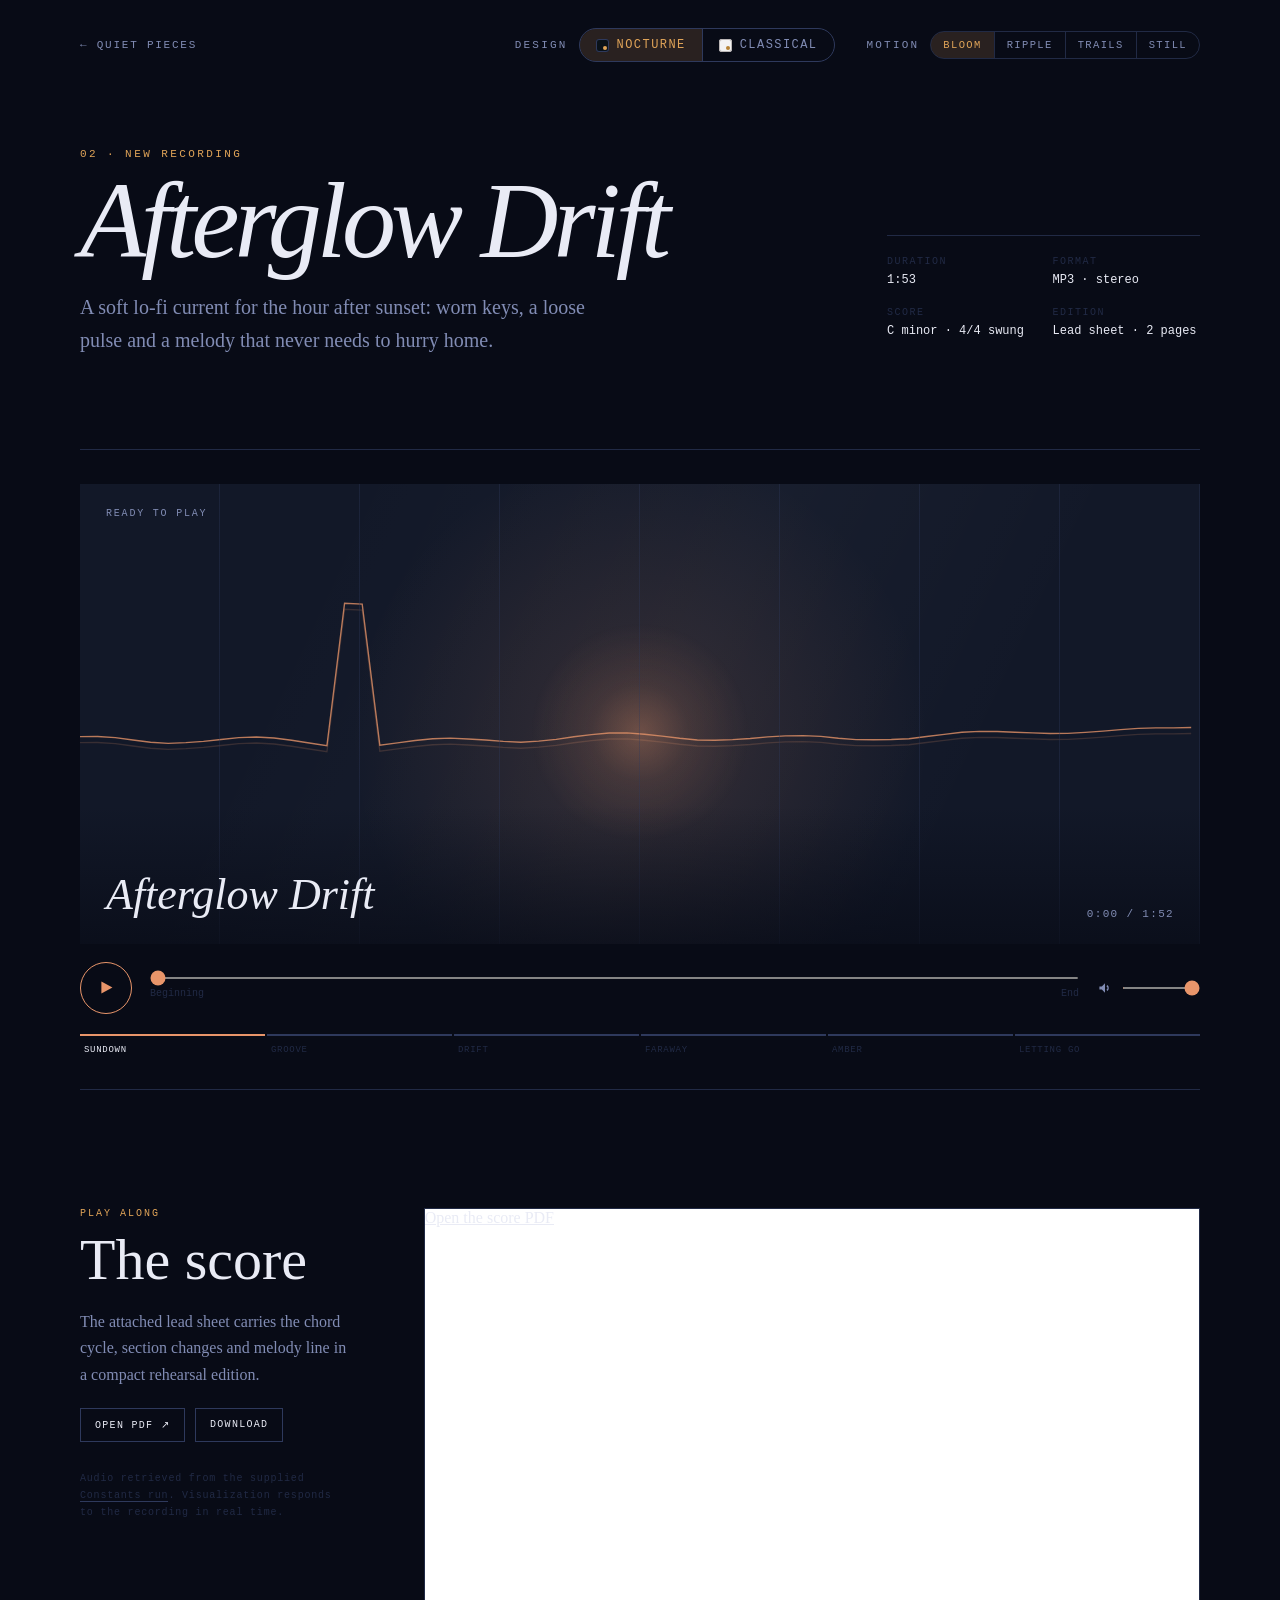
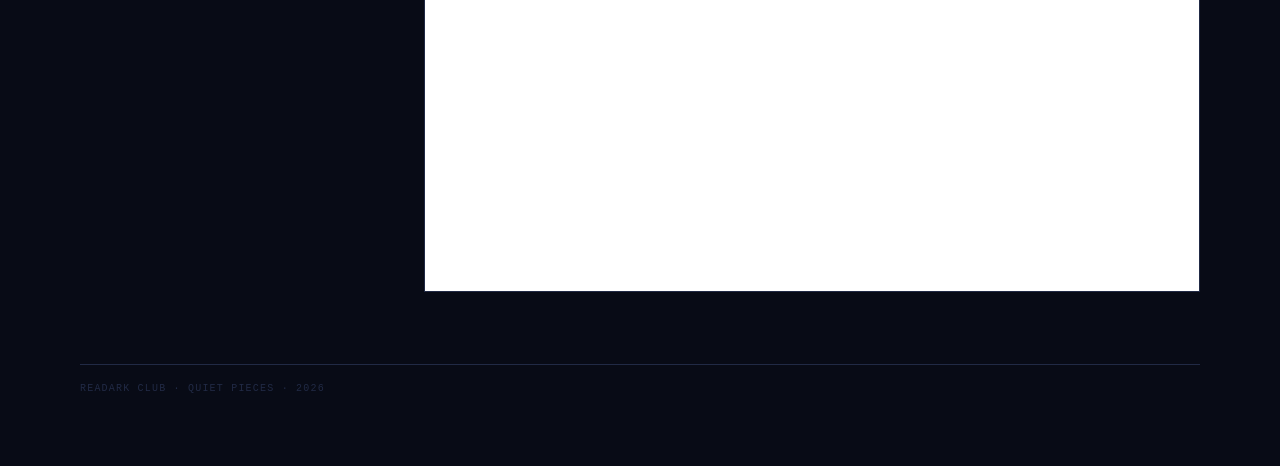
==== commit e78ae5e0: "Replace pieces with new recordings and scores" ====
--- a/afterglow.html
+++ b/afterglow.html
@@ -1,982 +1,9 @@
-<!DOCTYPE html>
-<html lang="en">
-<head>
-<meta charset="utf-8">
-<link rel="icon" href="data:image/svg+xml,%3Csvg%20xmlns%3D%22http%3A%2F%2Fwww.w3.org%2F2000%2Fsvg%22%20viewBox%3D%220%200%2032%2032%22%3E%3Crect%20width%3D%2232%22%20height%3D%2232%22%20rx%3D%227%22%20fill%3D%22%23140E12%22%2F%3E%3Ccircle%20cx%3D%2216%22%20cy%3D%2216%22%20r%3D%2210%22%20fill%3D%22none%22%20stroke%3D%22%234C3642%22%20stroke-width%3D%221.4%22%2F%3E%3Ccircle%20cx%3D%2216%22%20cy%3D%2216%22%20r%3D%226%22%20fill%3D%22none%22%20stroke%3D%22%234C3642%22%20stroke-width%3D%221%22%2F%3E%3Ccircle%20cx%3D%2216%22%20cy%3D%2216%22%20r%3D%222.3%22%20fill%3D%22%23E8956A%22%2F%3E%3Crect%20x%3D%224%22%20y%3D%2215.2%22%20width%3D%2224%22%20height%3D%221.6%22%20fill%3D%22%23E8956A%22%20opacity%3D%22.55%22%2F%3E%3C%2Fsvg%3E">
-<meta name="viewport" content="width=device-width, initial-scale=1">
-<title>Afterglow — a lo-fi loop for the end of the day</title>
-<link rel="stylesheet" href="design.css">
-<script src="design.js"></script>
-<style>
-  /* Ground, pigments and mark geometry for this piece. Both designs, the
-     switches and the four motion effects come from design.css, linked above. */
-  :root{
-    --ink:#140E12; --ink-2:#211820; --edge:#35242E; --line:#4C3642;
-    --silt:#A88C93; --pale:#F4E9E4; --accent:#E8956A; --faint:#35242E;
-    --rhodes:#E8956A; --voice:#F0C9A8; --gtr:#C99C86; --bass:#8A6E8C;
-    --kick:#C46B5A; --rim:#D9A38C; --hat:#9E8FA8; --syn:#6E5A72; --vinyl:#4C3642;
-    /* the grid is a row of steps: a mark opens out from the cell that fired */
-    --qm-bloom-size:44px; --qm-bloom-lift:0px; --qm-bloom-rise:0px;
-    --qm-bloom-from:.24;  --qm-bloom-to:1.6;
-    --qm-ripple-size:18px; --qm-ripple-to:3.2;
-    --qm-trail-size:7px;   --qm-trail-faint-size:5px;
-    --qm-trail-x:34px;     --qm-trail-y:0px;
-  }
-  :root[data-style="classical"]{
-    --rhodes:#B0803A; --voice:#A9714F; --gtr:#96683F; --bass:#6B7F9B;
-    --kick:#A0563F; --rim:#A9714F; --hat:#8B6F92; --syn:#7D93A3; --vinyl:#8E8880;
-  }
-  .where,.val,.eyebrow,.rule span,.diag,.stepnum{font-variant-numeric:tabular-nums}
-
-  *{box-sizing:border-box}
-  html,body{margin:0;padding:0}
-  body{background:var(--ink);color:var(--pale);font-family:var(--serif);min-height:100vh;
-    display:flex;justify-content:center;padding:clamp(18px,4vw,52px) clamp(16px,4vw,40px);
-    -webkit-font-smoothing:antialiased}
-  .sheet{width:100%;max-width:920px}
-
-  nav.top{display:flex;justify-content:space-between;align-items:baseline;gap:16px;
-    font-family:var(--label);font-size:11px;letter-spacing:.18em;text-transform:uppercase;
-    color:var(--silt);margin:0 0 clamp(22px,4vw,38px)}
-  nav.top a{color:var(--silt);text-decoration:none;border-bottom:1px solid transparent;
-    transition:color .2s,border-color .2s}
-  nav.top a:hover{color:var(--accent);border-color:var(--accent)}
-
-  .eyebrow{font-family:var(--label);font-size:11px;letter-spacing:.22em;
-    text-transform:uppercase;color:var(--silt);margin:0}
-  h1{font-family:var(--display);font-style:var(--h1-style);font-weight:var(--h1-weight);
-    font-size:clamp(38px,7vw,64px);line-height:.95;margin:10px 0 0;letter-spacing:var(--h1-track)}
-  .credit{margin:14px 0 0;font-size:15px;color:var(--silt);max-width:52ch;line-height:1.55}
-  .credit b{color:var(--pale);font-weight:400}
-
-  /* ---- the sixteen steps ---- */
-  .grid{margin:clamp(26px,4vw,42px) 0 0;border-top:1px solid var(--edge);padding-top:16px}
-  .stepnum{display:flex;gap:2px;margin:0 0 6px 74px}
-  .stepnum span{flex:1;text-align:center;font-family:var(--label);font-size:9px;
-    letter-spacing:.06em;color:var(--faint)}
-  .stepnum span.beat{color:var(--silt)}
-  .srow{display:flex;align-items:center;gap:12px;margin-bottom:4px}
-  .slab{font-family:var(--label);font-size:10px;letter-spacing:.1em;width:62px;flex:none;
-    text-align:left;color:var(--silt)}
-  .srow.off .slab{color:var(--faint);text-decoration:line-through}
-  .scells{position:relative;display:flex;gap:2px;flex:1;min-width:0;height:20px}
-  .cel{flex:1;border-radius:2px;background:var(--ink-2);
-    transition:background .18s ease,box-shadow .18s ease}
-  .cel.set{background:color-mix(in srgb,var(--rc) 42%,transparent)}
-  .cel.at{outline:1px solid var(--line);outline-offset:1px}
-  .cel.hit{background:var(--rc);box-shadow:0 0 12px -3px var(--rc);transition:none}
-  .srow.off .cel.set{background:var(--edge)}
-  .gridnote{font-family:var(--label);font-size:10px;letter-spacing:.16em;
-    text-transform:uppercase;color:var(--faint);margin:12px 0 0}
-
-  /* ---- transport ---- */
-  .bay{display:flex;flex-wrap:wrap;align-items:center;gap:clamp(14px,2.5vw,26px);margin:22px 0 0}
-  button.play{font-family:var(--label);font-size:12px;letter-spacing:.2em;text-transform:uppercase;
-    background:transparent;color:var(--pale);border:1px solid var(--line);border-radius:999px;
-    padding:13px 30px;cursor:pointer;transition:border-color .25s,color .25s}
-  button.play:hover{border-color:var(--accent);color:var(--accent)}
-  button.play:focus-visible{outline:2px solid var(--accent);outline-offset:3px}
-  .where{font-family:var(--label);font-size:12px;letter-spacing:.1em;color:var(--silt)}
-  .where b{color:var(--pale);font-weight:400}
-  .movement{font-family:var(--display);font-style:italic;font-size:19px;color:var(--pale)}
-  .breath{margin-left:auto;font-family:var(--label);font-size:11px;letter-spacing:.2em;
-    text-transform:uppercase;color:var(--silt);opacity:.35;transition:opacity 2s ease}
-  .breath.on{opacity:1}
-
-  .knobs{display:flex;flex-wrap:wrap;gap:clamp(14px,2.5vw,30px);align-items:center;
-    margin:18px 0 0;padding:16px 0 0;border-top:1px solid var(--edge)}
-  .knob{display:flex;align-items:center;gap:10px}
-  .knob label{font-family:var(--label);font-size:11px;letter-spacing:.16em;
-    text-transform:uppercase;color:var(--silt)}
-  input[type=range]{-webkit-appearance:none;appearance:none;background:transparent;
-    width:clamp(84px,14vw,140px);cursor:pointer}
-  input[type=range]::-webkit-slider-runnable-track{height:1px;background:var(--line)}
-  input[type=range]::-moz-range-track{height:1px;background:var(--line)}
-  input[type=range]::-webkit-slider-thumb{-webkit-appearance:none;width:12px;height:12px;
-    border-radius:50%;background:var(--accent);margin-top:-5.5px}
-  input[type=range]::-moz-range-thumb{width:12px;height:12px;border:0;border-radius:50%;
-    background:var(--accent)}
-  input[type=range]:focus-visible{outline:2px solid var(--accent);outline-offset:6px}
-  .val{font-family:var(--label);font-size:12px;color:var(--pale);min-width:5ch}
-  .check{display:flex;align-items:center;gap:8px;cursor:pointer}
-  .check input{accent-color:var(--accent);width:14px;height:14px;cursor:pointer}
-
-  /* ---- score map ---- */
-  .score{margin:clamp(26px,4vw,42px) 0 0}
-  .scorehead{display:flex;justify-content:space-between;align-items:baseline;
-    font-family:var(--label);font-size:11px;letter-spacing:.18em;text-transform:uppercase;
-    color:var(--silt);margin-bottom:14px}
-  .prow{display:flex;align-items:center;gap:12px;margin-bottom:5px}
-  .pname{font-family:var(--label);font-size:10px;letter-spacing:.1em;width:62px;flex:none;
-    text-align:left;background:none;border:0;padding:3px 0;color:var(--pale);cursor:pointer;
-    transition:color .2s}
-  .pname:hover{color:var(--accent)}
-  .prow.off .pname{color:var(--faint);text-decoration:line-through}
-  .pname:focus-visible{outline:2px solid var(--accent);outline-offset:2px}
-  .cells{display:flex;gap:1px;flex:1;min-width:0}
-  .cell{flex:1;height:11px;border-radius:1px;background:var(--ink-2);transition:background .25s}
-  .cell.on{background:var(--pc)}
-  .prow.off .cell.on{background:var(--edge)}
-  .cell.at{background:var(--pale)}
-  .rule{position:relative;height:22px;margin:8px 0 0 74px;overflow:hidden}
-  .rule span{position:absolute;top:0;font-family:var(--label);font-size:9px;letter-spacing:.12em;
-    text-transform:uppercase;color:var(--silt);white-space:nowrap;
-    padding-left:5px;border-left:1px solid var(--edge)}
-  .hint{font-family:var(--label);font-size:11px;letter-spacing:.08em;color:var(--silt);
-    margin:14px 0 0;line-height:1.7}
-  .hint b{color:var(--pale);font-weight:400}
-
-  .diag{margin:20px 0 0;padding:14px 0 0;border-top:1px solid var(--edge);
-    font-family:var(--label);font-size:11px;letter-spacing:.1em;color:var(--silt);
-    display:flex;align-items:center;gap:14px;flex-wrap:wrap}
-  .meter{position:relative;flex:1;min-width:110px;height:3px;background:var(--edge);
-    border-radius:2px;overflow:hidden}
-  .meter i{position:absolute;left:0;top:0;bottom:0;width:0%;background:var(--accent)}
-
-  footer{margin:clamp(28px,4vw,44px) 0 0;padding-top:18px;border-top:1px solid var(--edge);
-    font-size:14px;color:var(--silt);line-height:1.6;max-width:56ch}
-  footer em{color:var(--pale);font-style:italic}
-  footer a{color:var(--silt)}
-
-  @media (max-width:640px){
-    .breath{margin-left:0;width:100%}
-    .slab{width:48px;font-size:9px}.stepnum{margin-left:60px}
-    .pname{width:52px;font-size:9px}.rule{margin-left:64px}
-  }
-</style>
-</head>
-<body>
-<div class="sheet">
-
-  <nav class="top"><a href="index.html">&larr; All pieces</a><a href="evensong.html">Evensong &rarr;</a></nav>
-
-  <div class="prefs" data-quiet-switch="design motion"></div>
-
-  <p class="eyebrow">Lo-fi · C minor · 4/4 · 96 bars · about five minutes</p>
-  <h1>Afterglow</h1>
-  <p class="credit justified">A four-chord loop that never resolves anywhere it hasn't already
-  been. Rhodes and a warm bass under a soft kit, an analog pad behind them, a guitar and a
-  wordless voice drifting in on a dotted-eighth echo, and vinyl running underneath the whole
-  thing. The beat is swung and sits a little late on purpose. Mute <b>Rhodes</b> to play the
-  chords yourself.</p>
-
-  <div class="grid">
-    <div class="stepnum" id="stepnum"></div>
-    <div id="steps"></div>
-    <p class="gridnote">Sixteen steps to a bar — the pattern of the bar now playing</p>
-  </div>
-
-  <div class="bay">
-    <button class="play" id="play">Play</button>
-    <span class="movement" id="movement">Sundown</span>
-    <div class="where"><b id="chord">Cm9</b> &nbsp;·&nbsp; bar <b id="bar">1</b>/96</div>
-    <div class="breath" id="breath">breathe in</div>
-  </div>
-
-  <div class="knobs">
-    <div class="knob"><label for="tempo">Tempo</label>
-      <input type="range" id="tempo" min="58" max="92" step="1" value="74"><span class="val" id="tempoval">74</span></div>
-    <div class="knob"><label for="vol">Volume</label>
-      <input type="range" id="vol" min="0" max="100" step="1" value="74"><span class="val" id="volval">74%</span></div>
-    <div class="knob"><label for="room">Room</label>
-      <input type="range" id="room" min="0" max="90" step="1" value="46"><span class="val" id="roomval">46%</span></div>
-    <div class="knob"><label for="wear">Wear</label>
-      <input type="range" id="wear" min="0" max="100" step="1" value="52"><span class="val" id="wearval">52%</span></div>
-    <label class="check"><input type="checkbox" id="loop"><span class="val" style="min-width:0">Loop</span></label>
-  </div>
-
-  <div class="score">
-    <div class="scorehead"><span>Score</span><span>click a name to mute</span></div>
-    <div id="parts"></div>
-    <div class="rule" id="rule"></div>
-    <p class="hint" id="hint">Every part is playing. Click any name to take it out.</p>
-  </div>
-
-  <div class="diag">
-    <span id="prep">Output</span><span class="meter"><i id="meterbar"></i></span><span class="val" id="meterval">—</span>
-  </div>
-
-  <footer class="justified">
-    Nothing here goes anywhere. The loop is four bars long and comes round twenty-four times,
-    which is the point — <em>it is written to stop being interesting after about a minute.</em>
-    <b>Wear</b> is the vinyl: turn it up for more crackle and more tape drift, down for none.
-    The chord voicings are in
-    <a href="https://github.com/readarkclub/music/blob/main/RHODES.md">RHODES.md</a>.
-  </footer>
-
-</div>
-
-<script>
-/* ==================== harmony ====================
-   Four chords, and a bridge that borrows two more. Everything the parts play
-   is derived from a pitch-class set and a nominal bass. */
-const CH = {
-  Cm : {n:'Cm9',       lo:36, pcs:[0,3,7,10,2]},
-  Ab : {n:'A♭maj9',    lo:44, pcs:[8,0,3,7,10]},
-  Eb : {n:'E♭maj9',    lo:39, pcs:[3,7,10,2,5]},
-  Bbs: {n:'B♭9sus',    lo:46, pcs:[10,3,5,8,0]},
-  Fm : {n:'Fm9',       lo:41, pcs:[5,8,0,3,7]},
-  Db : {n:'D♭maj7♯11', lo:37, pcs:[1,5,8,0,7]}
-};
-
-const fold = (m,lo,hi) => { while(m<lo) m+=12; while(m>hi) m-=12; return m; };
-const has  = (c,m) => c.pcs.includes(((m%12)+12)%12);
-function tones(c, lo, hi){
-  const out = [];
-  for(let m=lo;m<=hi;m++) if(has(c,m)) out.push(m);
-  return out;
-}
-function spread(c, base, ivals){
-  return ivals.map(iv => {
-    const want = base + iv;
-    let best = want, bd = 99;
-    for(let m = want-3; m <= want+3; m++){
-      const d = Math.abs(m - want);
-      if(has(c,m) && d < bd){ bd = d; best = m; }
-    }
-    return best;
-  });
-}
-/* One hand position, four notes, nearest chord tone to each — which is what a
-   player does rather than transposing a shape. Building it up from the chord's
-   own bass instead sends B♭9sus ten semitones higher than Cm, and its top lands
-   in the tune. Nothing here goes above 64: the tune's floor is 65. */
-function voicing(c, targets, minGap, cap){
-  const out = [];
-  targets.forEach(want => {
-    let best = null, bd = 99;
-    for(let m = want-4; m <= want+4; m++){
-      if(m > cap || !has(c, m)) continue;
-      if(out.length && m - out[out.length-1] < minGap) continue;
-      const d = Math.abs(m - want);
-      if(d < bd){ bd = d; best = m; }
-    }
-    if(best !== null) out.push(best);
-  });
-  return out;
-}
-Object.values(CH).forEach(c => {
-  c.keys = voicing(c, [45,52,57,62], 3, 64);
-  c.gtr  = [c.keys[1], c.keys[3]];        /* the guitar doubles inside the voicing */
-  c.bass = fold(c.lo, 28, 39);
-  c.bas5 = fold(c.lo+7, 28, 39);
-  c.syn  = [fold(c.lo, 28, 39), fold(c.lo+7, 35, 46)];
-});
-
-/* ==================== the tune ====================
-   [barOffset, sixteenth, midi, durationInSixteenths] */
-const THEMES = {
-  /* over  Cm  A♭  E♭  B♭sus  ×2 */
-  A: [[0,4,67,8],[0,12,70,4],
-      [1,0,72,12],
-      [2,4,70,6],[2,10,67,6],
-      [3,0,65,16],
-      [4,4,67,8],[4,12,72,4],
-      [5,0,75,8],[5,8,74,8],
-      [6,4,72,6],[6,10,70,6],
-      [7,0,67,16]],
-  /* over  Fm  D♭  A♭  E♭  Fm  D♭  B♭sus  Cm  — the bridge */
-  B: [[0,0,68,12],
-      [1,4,72,8],
-      [2,0,75,8],[2,8,72,8],
-      [3,0,70,16],
-      [4,0,68,8],[4,8,72,8],
-      [5,0,73,12],
-      [6,4,72,8],
-      [7,0,67,16]]
-};
-
-/* ==================== grooves ====================
-   Sixteen steps. k = kick, r = rim, h = hat, g = ghost hat (quieter). */
-const GROOVE = {
-  none: {k:[],         r:[],      h:[],                          g:[]},
-  soft: {k:[0,10],     r:[12],    h:[0,4,8,12],                  g:[]},
-  main: {k:[0,6,10],   r:[4,12],  h:[0,2,4,6,8,10,12,14],        g:[7,15]},
-  full: {k:[0,6,10,14],r:[4,12],  h:[0,2,4,6,8,10,12,14],        g:[3,7,11,15]},
-  half: {k:[0],        r:[12],    h:[0,8],                       g:[]}
-};
-/* how the Rhodes lands on the bar */
-const COMP = {
-  hold: {at:[0],           say:'one chord a bar, let it ring'},
-  soft: {at:[0,10],        say:'chord on one, a push before three'},
-  comp: {at:[0,6,10],      say:'two pushes against the kick'},
-  busy: {at:[0,3,6,10,13], say:'busier — still behind the beat'}
-};
-
-/* ==================== form ==================== */
-const FORM = [
- {t:'Sundown', ch:'Cm Ab Eb Bbs Cm Ab Eb Bbs', gr:'none', cp:'hold', on:'rhodes syn vinyl',                 lvl:-9},
- {t:'',        ch:'Cm Ab Eb Bbs Cm Ab Eb Bbs', gr:'soft', cp:'hold', on:'rhodes syn vinyl bass hat',        lvl:-7},
- {t:'Groove',  ch:'Cm Ab Eb Bbs Cm Ab Eb Bbs', gr:'main', cp:'soft', on:'rhodes syn vinyl bass kick rim hat', lvl:-6},
- {t:'',        ch:'Cm Ab Eb Bbs Cm Ab Eb Bbs', gr:'main', cp:'comp', on:'rhodes syn vinyl bass kick rim hat gtr', lvl:-5},
- {t:'Drift',   ch:'Cm Ab Eb Bbs Cm Ab Eb Bbs', gr:'main', cp:'soft', on:'rhodes syn vinyl bass kick rim hat gtr voice', lvl:-5,
-               mel:[['voice','A',0,-11,0]]},
- {t:'',        ch:'Cm Ab Eb Bbs Cm Ab Eb Bbs', gr:'main', cp:'busy', on:'rhodes syn vinyl bass kick rim hat gtr voice', lvl:-4,
-               mel:[['voice','A',0,-11,0],['gtr','A',0,-17,0]]},
- {t:'Faraway', ch:'Fm Db Ab Eb Fm Db Bbs Cm',  gr:'half', cp:'hold', on:'rhodes syn vinyl gtr voice',        lvl:-7,
-               mel:[['voice','B',0,-10,0]]},
- {t:'',        ch:'Fm Db Ab Eb Fm Db Bbs Cm',  gr:'main', cp:'comp', on:'rhodes syn vinyl bass kick rim hat gtr voice', lvl:-4,
-               mel:[['voice','B',0,-10,0]]},
- {t:'Amber',   ch:'Cm Ab Eb Bbs Cm Ab Eb Bbs', gr:'full', cp:'busy', on:'rhodes syn vinyl bass kick rim hat gtr voice', lvl:-3,
-               mel:[['voice','A',0,-9,0],['gtr','A',0,-16,0]]},
- {t:'',        ch:'Cm Ab Eb Bbs Cm Ab Eb Bbs', gr:'full', cp:'comp', on:'rhodes syn vinyl bass kick rim hat gtr voice', lvl:-3,
-               mel:[['voice','A',0,-10,0]]},
- {t:'Letting go', ch:'Cm Ab Eb Bbs Cm Ab Eb Bbs', gr:'soft', cp:'soft', on:'rhodes syn vinyl bass hat voice', lvl:-6,
-               mel:[['voice','A',0,-13,0]]},
- {t:'Gone',    ch:'Cm Ab Eb Bbs Cm Ab Eb Cm',  gr:'none', cp:'hold', on:'rhodes syn vinyl',                  lvl:-9}
-];
-
-const PARTS = [
-  {id:'rhodes',label:'Rhodes'}, {id:'voice', label:'Voice'},  {id:'gtr',  label:'Guitar'},
-  {id:'bass',  label:'Bass'},   {id:'kick',  label:'Kick'},   {id:'rim',  label:'Rim'},
-  {id:'hat',   label:'Hat'},    {id:'syn',   label:'Pad'},    {id:'vinyl',label:'Vinyl'}
-];
-/* the five rows the step grid draws */
-const ROWS = [['kick','Kick'],['rim','Rim'],['hat','Hat'],['bass','Bass'],['rhodes','Rhodes']];
-
-/* ==================== build the score ==================== */
-const BARS = [];
-const EV   = [];
-const plays = {}; PARTS.forEach(p => plays[p.id] = []);
-const MARKS = [];
-
-(function compose(){
-  let bi = 0;
-  FORM.forEach((sec, si) => {
-    const chords = sec.ch.split(' ');
-    const on = new Set(sec.on.split(' '));
-    const start = bi;
-    if(sec.t) MARKS.push({bar:start, label:sec.t});
-    const melParts = new Set((sec.mel || []).map(m => m[0]));
-
-    chords.forEach((sym, k) => {
-      const c = CH[sym], b = bi + k;
-      const G = GROOVE[sec.gr], P = COMP[sec.cp];
-      PARTS.forEach(p => plays[p.id][b] = on.has(p.id));
-      BARS[b] = {chord:c, gr:sec.gr, cp:sec.cp, section:si, title:sec.t, steps:{}};
-
-      const step = (part, s) => (BARS[b].steps[part] = BARS[b].steps[part] || []).push(s);
-
-      if(on.has('kick')) G.k.forEach(s => {
-        step('kick', s);
-        EV.push({part:'kick', pos:b*16+s, bar:b, step:s, lvl:(s?-3:0) + sec.lvl});
-      });
-      if(on.has('rim')) G.r.forEach(s => {
-        step('rim', s);
-        EV.push({part:'rim', pos:b*16+s, bar:b, step:s, lvl:-6 + sec.lvl});
-      });
-      if(on.has('hat')){
-        G.h.forEach(s => {
-          step('hat', s);
-          EV.push({part:'hat', pos:b*16+s, bar:b, step:s, lvl:(s%4?-15:-11) + sec.lvl});
-        });
-        G.g.forEach(s => {
-          step('hat', s);
-          EV.push({part:'hat', pos:b*16+s, bar:b, step:s, lvl:-20 + sec.lvl, ghost:1});
-        });
-      }
-      /* the bass follows the kick, or walks on its own when there is none */
-      if(on.has('bass')){
-        const at = G.k.length ? G.k : [0,10];
-        at.forEach((s, j) => {
-          step('bass', s);
-          EV.push({part:'bass', pos:b*16+s, bar:b, step:s,
-                   midi:(j % 3 === 2 ? c.bas5 : c.bass), lvl:(s?-5:-2) + sec.lvl, dur:5});
-        });
-      }
-      /* Rhodes: the whole voicing on each hit */
-      if(on.has('rhodes')) P.at.forEach((s, j) => {
-        step('rhodes', s);
-        c.keys.forEach((m, v) => EV.push({part:'rhodes', pos:b*16+s, bar:b, step:s, midi:m,
-                                          lvl:(j?-9:-6) - v*0.8 + sec.lvl, top:v===c.keys.length-1}));
-      });
-      /* guitar: two notes, late in the bar, when it has no line of its own */
-      if(on.has('gtr') && !melParts.has('gtr')){
-        [[2,0],[11,1]].forEach(([s, v]) => {
-          EV.push({part:'gtr', pos:b*16+s, bar:b, step:s, midi:c.gtr[v], lvl:-17 + sec.lvl});
-        });
-      }
-      /* pad: one long breath every two bars */
-      if(on.has('syn') && k % 2 === 0)
-        c.syn.forEach((m, j) => EV.push({part:'syn', pos:b*16, bar:b, midi:m,
-                                         lvl:(j?-25:-22) + sec.lvl, dur:32}));
-    });
-
-    (sec.mel || []).forEach(([part, id, tr, db, delay]) => {
-      THEMES[id].forEach(([ob, s, m, dur]) => {
-        const b = start + ob + (delay || 0);
-        if(b >= start + chords.length) return;
-        EV.push({part, pos:b*16+s, bar:b, step:s, midi:m+tr, lvl:db + sec.lvl, dur, mel:true});
-      });
-    });
-
-    bi += chords.length;
-  });
-})();
-EV.sort((a,b) => a.pos - b.pos);
-const NB = BARS.length, TOTAL = NB*16;
-
-/* ==================== audio ==================== */
-let ctx=null, master=null, dryG=null, wetG=null, analyser=null, duck=null, echo=null;
-const buses = {}, muted = {}, cache = new Map();
-PARTS.forEach(p => muted[p.id] = false);
-
-const g  = db => Math.pow(10, db/20);
-const hz = m  => 440*Math.pow(2,(m-69)/12);
-const OUT = 0.68;              /* this one is denser than the rest; sit it alongside them */
-const SWING = 0.17;                 /* how late the off-sixteenths sit */
-
-/* A Rhodes is FM: one sine bending another, with the modulation dying away far
-   faster than the note. That collapse from bark to bell is the whole sound. */
-function rhodesBuffer(freq, secs){
-  const sr = ctx.sampleRate, len = Math.ceil(sr*secs);
-  const buf = ctx.createBuffer(1, len, sr), out = buf.getChannelData(0);
-  const w = 2*Math.PI*freq/sr;
-  const iDec = Math.pow(10, -3/(sr*0.16));            /* the tine bark */
-  const bDec = Math.pow(10, -3/(sr*0.9));             /* the bell above it */
-  const aDec = Math.pow(10, -3/(sr*secs));
-  let idx = 3.2, bell = 0.16, amp = 1;
-  for(let i=0;i<len;i++){
-    const ph = w*i;
-    out[i] = amp*(Math.sin(ph + idx*Math.sin(ph)) + bell*Math.sin(ph*4.02));
-    idx *= iDec; bell *= bDec; amp *= aDec;
-  }
-  const atk = Math.round(sr*0.003);
-  for(let i=0;i<atk && i<len;i++) out[i] *= i/atk;
-  const fade = Math.min(len, Math.round(sr*0.25));
-  for(let i=0;i<fade;i++) out[len-1-i] *= i/fade;
-  let peak = 0;
-  for(let i=0;i<len;i++){ const v = Math.abs(out[i]); if(v>peak) peak=v; }
-  if(peak > 0){ const s = 0.85/peak; for(let i=0;i<len;i++) out[i] *= s; }
-  return buf;
-}
-function pluckBuffer(freq, secs, t60, warm){
-  const sr = ctx.sampleRate, N = Math.max(2, Math.round(sr/freq)), len = Math.ceil(sr*secs);
-  const buf = ctx.createBuffer(1, len, sr), out = buf.getChannelData(0);
-  const ring = new Float32Array(N);
-  let s = 0;
-  for(let i=0;i<N;i++){ s = s*warm + (Math.random()*2-1)*(1-warm); ring[i] = s; }
-  const decay = Math.pow(10, -3/(sr*t60));
-  let idx = 0;
-  for(let i=0;i<len;i++){
-    const cur = ring[idx], nxt = ring[(idx+1)%N];
-    out[i] = cur;
-    ring[idx] = 0.5*(cur+nxt)*decay;
-    idx = (idx+1)%N;
-  }
-  const atk = Math.round(sr*0.002);
-  for(let i=0;i<atk;i++) out[i] *= i/atk;
-  const fade = Math.min(len, Math.round(sr*0.3));
-  for(let i=0;i<fade;i++) out[len-1-i] *= i/fade;
-  return buf;
-}
-function impulse(secs){
-  const sr = ctx.sampleRate, len = Math.ceil(sr*secs), buf = ctx.createBuffer(2, len, sr);
-  for(let c=0;c<2;c++){
-    const d = buf.getChannelData(c);
-    for(let i=0;i<len;i++){
-      const t = i/len;
-      d[i] = (Math.random()*2-1)*Math.pow(1-t,2.3)*(i < sr*0.015 ? i/(sr*0.015) : 1);
-    }
-  }
-  return buf;
-}
-function noiseBuf(secs){
-  const sr = ctx.sampleRate, len = Math.ceil(sr*secs), b = ctx.createBuffer(1, len, sr);
-  const d = b.getChannelData(0);
-  for(let i=0;i<len;i++) d[i] = Math.random()*2-1;
-  return b;
-}
-/* a record with some dust on it: mostly silence, with pops */
-function crackleBuf(secs){
-  const sr = ctx.sampleRate, len = Math.ceil(sr*secs), b = ctx.createBuffer(1, len, sr);
-  const d = b.getChannelData(0);
-  let i = 0;
-  while(i < len){
-    i += Math.floor(sr*(0.004 + Math.random()*0.09));
-    if(i >= len) break;
-    const amp = (Math.random()*0.55 + 0.12)*(Math.random() < 0.08 ? 2.2 : 1);
-    const n = Math.floor(sr*(0.0006 + Math.random()*0.004));
-    for(let k=0;k<n && i+k<len;k++) d[i+k] += amp*(Math.random()*2-1)*Math.pow(1-k/n, 2.4);
-  }
-  return b;
-}
-
-const BUSDEF = {
-  rhodes:{lp:3600,db:-3}, voice:{lp:2600,db:-8}, gtr:{lp:2800,db:-8},
-  bass:{lp:420,db:-4},    kick:{lp:2200,db:-5},  rim:{lp:6000,db:-10},
-  hat:{lp:11000,db:-13},  syn:{lp:900,db:-8},    vinyl:{lp:9000,db:-12}
-};
-const DUCKED = ['rhodes','voice','gtr','bass','syn'];   /* what the kick leans on */
-let noise=null, crackle=null, hiss=null, vinylNodes=[];
-
-function initAudio(){
-  if(ctx) return true;
-  const AC = window.AudioContext || window.webkitAudioContext;
-  if(!AC) return false;
-  ctx = new AC();
-  master = ctx.createGain();
-  master.gain.value = OUT*(+document.getElementById('vol').value)/100;
-  analyser = ctx.createAnalyser(); analyser.fftSize = 512;
-  master.connect(analyser); analyser.connect(ctx.destination);
-
-  dryG = ctx.createGain(); dryG.gain.value = 1; dryG.connect(master);
-  let conv = null;
-  try{
-    conv = ctx.createConvolver(); conv.buffer = impulse(4.4);
-    wetG = ctx.createGain(); wetG.gain.value = (+document.getElementById('room').value)/100;
-    conv.connect(wetG); wetG.connect(master);
-  }catch(e){ conv = null; }
-
-  /* the kick leans on everything but the kit — gently, the way a room does */
-  duck = ctx.createGain(); duck.gain.value = 1;
-  duck.connect(dryG); if(conv) duck.connect(conv);
-
-  /* a dotted-eighth echo, for the voice */
-  echo = ctx.createDelay(1.5);
-  const fb = ctx.createGain(), eg = ctx.createGain(), etone = ctx.createBiquadFilter();
-  etone.type='lowpass'; etone.frequency.value = 1800;
-  fb.gain.value = 0.42; eg.gain.value = g(-7);
-  echo.connect(etone); etone.connect(fb); fb.connect(echo);
-  etone.connect(eg); eg.connect(duck);
-  echo.__tone = etone;
-
-  Object.keys(BUSDEF).forEach(id => {
-    const d = BUSDEF[id];
-    const lp = ctx.createBiquadFilter(); lp.type='lowpass';
-    lp.frequency.value = d.lp; lp.Q.value = 0.4;
-    const gn = ctx.createGain(); gn.gain.value = Math.pow(10, d.db/20);
-    lp.connect(gn);
-    if(DUCKED.indexOf(id) >= 0){ gn.connect(duck); }
-    else { gn.connect(dryG); if(conv) gn.connect(conv); }
-    buses[id] = {input:lp, gain:gn, base:Math.pow(10, d.db/20)};
-  });
-  noise = noiseBuf(0.6); crackle = crackleBuf(4.0); hiss = noiseBuf(3.0);
-
-  const s = ctx.createBufferSource();
-  s.buffer = ctx.createBuffer(1,1,ctx.sampleRate);
-  s.connect(ctx.destination); s.start(0);
-  return true;
-}
-async function unlock(){
-  if(!initAudio()) return false;
-  if(ctx.state !== 'running'){ try{ await ctx.resume(); }catch(e){} }
-  return ctx.state === 'running';
-}
-
-const wear = () => (+document.getElementById('wear').value)/100;
-
-function startVinyl(){
-  if(!ctx || vinylNodes.length) return;
-  const mk = (buf, hp, db) => {
-    const s = ctx.createBufferSource(); s.buffer = buf; s.loop = true;
-    const f = ctx.createBiquadFilter(); f.type='highpass'; f.frequency.value = hp;
-    const gn = ctx.createGain(); gn.gain.value = g(db);
-    s.connect(f); f.connect(gn); gn.connect(buses.vinyl.input);
-    s.start(); vinylNodes.push(s, gn);
-    return gn;
-  };
-  mk(crackle, 900, -16);
-  mk(hiss, 3200, -26);
-}
-function stopVinyl(){
-  vinylNodes.forEach(n => { try{ n.stop && n.stop(); }catch(e){} });
-  vinylNodes = [];
-}
-
-/* struck / plucked voices come out of a buffer, with a little tape drift */
-function sampled(part, key, midi, t, db, mk){
-  let buf = cache.get(key);
-  if(!buf){ buf = mk(); cache.set(key, buf); }
-  const src = ctx.createBufferSource(), a = ctx.createGain();
-  src.buffer = buf;
-  src.detune.value = (Math.random()*2-1)*(4 + 22*wear());     /* wow and flutter */
-  a.gain.value = g(db);
-  src.connect(a); a.connect(buses[part].input);
-  src.start(t);
-}
-
-function bassy(midi, t, dur, db){
-  const f = hz(midi), a = ctx.createGain(), lp = ctx.createBiquadFilter();
-  lp.type='lowpass'; lp.Q.value=1.1;
-  lp.frequency.setValueAtTime(f*7, t);
-  lp.frequency.exponentialRampToValueAtTime(Math.max(90, f*2.2), t+0.18);
-  a.gain.setValueAtTime(0.0001, t);
-  a.gain.exponentialRampToValueAtTime(g(db), t+0.018);
-  a.gain.setValueAtTime(g(db), t+dur*0.7);
-  a.gain.exponentialRampToValueAtTime(0.0004, t+dur+0.14);
-  const o = ctx.createOscillator(), o2 = ctx.createGain();
-  o.type='sine'; o.frequency.value=f;
-  const tri = ctx.createOscillator(), tg = ctx.createGain();
-  tri.type='triangle'; tri.frequency.value=f; tg.gain.value=0.32;
-  o.connect(o2); o2.gain.value=1; o2.connect(lp);
-  tri.connect(tg); tg.connect(lp);
-  o.start(t); o.stop(t+dur+0.3); tri.start(t); tri.stop(t+dur+0.3);
-  lp.connect(a); a.connect(buses.bass.input);
-}
-
-function kicked(t, db){
-  const o = ctx.createOscillator(), a = ctx.createGain();
-  o.type='sine';
-  o.frequency.setValueAtTime(118, t);
-  o.frequency.exponentialRampToValueAtTime(44, t+0.085);
-  a.gain.setValueAtTime(0.0001, t);
-  a.gain.exponentialRampToValueAtTime(g(db), t+0.005);
-  a.gain.exponentialRampToValueAtTime(0.0004, t+0.40);
-  o.connect(a); a.connect(buses.kick.input); o.start(t); o.stop(t+0.5);
-  /* the beater, softened right down */
-  const n = ctx.createBufferSource(), ng = ctx.createGain(), lp = ctx.createBiquadFilter();
-  n.buffer = noise; lp.type='lowpass'; lp.frequency.value = 1400;
-  ng.gain.setValueAtTime(g(db-15), t);
-  ng.gain.exponentialRampToValueAtTime(0.0003, t+0.03);
-  n.connect(lp); lp.connect(ng); ng.connect(buses.kick.input); n.start(t); n.stop(t+0.06);
-
-  /* everything but the kit leans away for a moment */
-  if(duck){
-    const now = ctx.currentTime;
-    if(t >= now){
-      duck.gain.setValueAtTime(1, t);
-      duck.gain.linearRampToValueAtTime(0.74, t+0.022);
-      duck.gain.linearRampToValueAtTime(1, t+0.26);
-    }
-  }
-}
-function rimmed(t, db){
-  const n = ctx.createBufferSource(), bp = ctx.createBiquadFilter(), a = ctx.createGain();
-  n.buffer = noise; bp.type='bandpass'; bp.frequency.value=1750; bp.Q.value=1.0;
-  a.gain.setValueAtTime(g(db), t);
-  a.gain.exponentialRampToValueAtTime(0.0003, t+0.14);
-  n.connect(bp); bp.connect(a); a.connect(buses.rim.input); n.start(t); n.stop(t+0.2);
-  const o = ctx.createOscillator(), og = ctx.createGain();
-  o.type='triangle'; o.frequency.value=336;
-  og.gain.setValueAtTime(g(db-7), t);
-  og.gain.exponentialRampToValueAtTime(0.0003, t+0.055);
-  o.connect(og); og.connect(buses.rim.input); o.start(t); o.stop(t+0.09);
-}
-function hatted(t, db, ghost){
-  const n = ctx.createBufferSource(), hp = ctx.createBiquadFilter(), a = ctx.createGain();
-  n.buffer = noise; hp.type='highpass'; hp.frequency.value = ghost ? 8000 : 6800;
-  a.gain.setValueAtTime(g(db), t);
-  a.gain.exponentialRampToValueAtTime(0.0003, t + (ghost ? 0.028 : 0.052));
-  n.connect(hp); hp.connect(a); a.connect(buses.hat.input); n.start(t); n.stop(t+0.09);
-}
-
-/* a wordless voice: a saw pushed through three formants, on the echo */
-function voiced(midi, t, dur, db){
-  const f = hz(midi), a = ctx.createGain();
-  a.gain.setValueAtTime(0.0001, t);
-  a.gain.exponentialRampToValueAtTime(g(db), t+0.16);
-  a.gain.setValueAtTime(g(db), t+dur*0.75);
-  a.gain.exponentialRampToValueAtTime(0.0004, t+dur+0.5);
-
-  const vib = ctx.createOscillator(), vg = ctx.createGain();
-  vib.type='sine'; vib.frequency.value=4.8;
-  vg.gain.setValueAtTime(0.0001, t);
-  vg.gain.exponentialRampToValueAtTime(7, t+Math.min(0.9, dur*0.5));
-  vib.connect(vg); vib.start(t); vib.stop(t+dur+0.6);
-
-  const o = ctx.createOscillator();
-  o.type='sawtooth'; o.frequency.value=f; vg.connect(o.detune);
-  o.start(t); o.stop(t+dur+0.6);
-  [[360,0.9,3.2],[810,0.42,5.0],[2600,0.14,7.0]].forEach(([fq,amp,q]) => {
-    const bp = ctx.createBiquadFilter(), bg = ctx.createGain();
-    bp.type='bandpass'; bp.frequency.value=fq; bp.Q.value=q; bg.gain.value=amp;
-    o.connect(bp); bp.connect(bg); bg.connect(a);
-  });
-  a.connect(buses.voice.input);
-  if(echo) a.connect(echo);
-}
-
-function synned(midi, t, dur, db){
-  const f = hz(midi), a = ctx.createGain(), lp = ctx.createBiquadFilter();
-  lp.type='lowpass'; lp.Q.value=1.4;
-  lp.frequency.setValueAtTime(f*2.4, t);
-  lp.frequency.linearRampToValueAtTime(f*5.5, t+dur*0.5);
-  lp.frequency.linearRampToValueAtTime(f*2.4, t+dur);
-  a.gain.setValueAtTime(0.0001, t);
-  a.gain.exponentialRampToValueAtTime(g(db), t+1.4);
-  a.gain.setValueAtTime(g(db), t+dur*0.8);
-  a.gain.exponentialRampToValueAtTime(0.0003, t+dur+1.4);
-  [[1,'sawtooth',-7],[1,'sawtooth',8],[0.5,'triangle',0]].forEach(([mult,type,cents]) => {
-    const o = ctx.createOscillator(), og = ctx.createGain();
-    o.type=type; o.frequency.value=f*mult; o.detune.value=cents; og.gain.value=0.34;
-    o.connect(og); og.connect(lp); o.start(t); o.stop(t+dur+1.6);
-  });
-  lp.connect(a); a.connect(buses.syn.input);
-}
-
-const RH_SECS = m => Math.min(4.2, Math.max(1.4, 5.4*Math.pow(2, -(m-48)/26)));
-
-function fire(e, t, e16){
-  if(!ctx) return;
-  /* one undefined pitch becomes NaN in a buffer and silences the whole mix
-     from that point on, so nothing unpitched gets past here */
-  if(e.midi !== undefined && !isFinite(e.midi)) return;
-  switch(e.part){
-    case 'rhodes': sampled('rhodes', 'r|'+e.midi, e.midi, t, e.lvl,
-                     () => rhodesBuffer(hz(e.midi), RH_SECS(e.midi))); break;
-    case 'gtr':    sampled('gtr', 'g|'+e.midi, e.midi, t, e.lvl,
-                     () => pluckBuffer(hz(e.midi), 2.4, 2.0, 0.55)); break;
-    case 'bass':   bassy(e.midi, t, (e.dur||5)*e16, e.lvl); break;
-    case 'kick':   kicked(t, e.lvl); break;
-    case 'rim':    rimmed(t, e.lvl); break;
-    case 'hat':    hatted(t, e.lvl, e.ghost); break;
-    case 'voice':  voiced(e.midi, t, (e.dur||8)*e16, e.lvl); break;
-    case 'syn':    synned(e.midi, t, (e.dur||32)*e16, e.lvl); break;
-  }
-}
-
-async function prepare(onProgress){
-  const seen = new Set(), jobs = [];
-  EV.forEach(e => {
-    const kind = e.part==='rhodes' ? 'r' : (e.part==='gtr' ? 'g' : null);
-    if(!kind) return;
-    const key = kind+'|'+e.midi;
-    if(seen.has(key) || cache.has(key)) return;
-    seen.add(key); jobs.push({key, kind, midi:e.midi});
-  });
-  for(let i=0;i<jobs.length;i++){
-    const j = jobs[i];
-    cache.set(j.key, j.kind === 'r'
-      ? rhodesBuffer(hz(j.midi), RH_SECS(j.midi))
-      : pluckBuffer(hz(j.midi), 2.4, 2.0, 0.55));
-    if(i % 5 === 4){
-      onProgress((i+1)/jobs.length);
-      await new Promise(r => setTimeout(r, 0));
-    }
-  }
-  onProgress(1);
-  return jobs.length;
-}
-
-/* ==================== scheduler ==================== */
-let playing=false, anchor=0, cursor=0, timer=null, preparing=false;
-const drawQ=[];
-const $tempo = document.getElementById('tempo');
-const sixteenth = () => 60 / (+$tempo.value * 4);
-/* the off-sixteenths sit late — that lean is most of the feel */
-const swung = pos => pos + (pos % 2 ? SWING : 0);
-
-function setEcho(){
-  if(echo) echo.delayTime.value = Math.min(1.4, 3*sixteenth());   /* dotted eighth */
-}
-
-function tick(){
-  if(!ctx) return;
-  const now = ctx.currentTime, look = now + 0.4, e16 = sixteenth();
-  while(cursor < EV.length && anchor + swung(EV[cursor].pos)*e16 < look){
-    const ev = EV[cursor], t = anchor + swung(ev.pos)*e16;
-    if(t >= now - 0.05){
-      if(!muted[ev.part]) fire(ev, t, e16);
-      drawQ.push({t, ev});
-    }
-    cursor++;
-  }
-  if(cursor >= EV.length && now > anchor + TOTAL*e16 - 0.4){
-    if(document.getElementById('loop').checked){ anchor += TOTAL*e16; cursor = 0; }
-    else stop();
-  }
-}
-
-const $play = document.getElementById('play'), $prep = document.getElementById('prep');
-async function start(){
-  if(preparing) return;
-  if(!await unlock()) return;
-  if(cache.size === 0){
-    preparing = true;
-    $prep.textContent = 'Preparing…';
-    const n = await prepare(f => { $prep.textContent = 'Preparing ' + Math.round(f*100) + '%'; });
-    $prep.textContent = n + ' voices';
-    preparing = false;
-  }
-  setEcho();
-  if(!muted.vinyl) startVinyl();
-  anchor = ctx.currentTime + 0.3 - swung(cursor < EV.length ? EV[cursor].pos : 0)*sixteenth();
-  playing = true; $play.textContent = 'Pause';
-  timer = setInterval(tick, 30); tick();
-}
-function stop(){
-  playing = false; clearInterval(timer); timer = null;
-  stopVinyl();
-  $play.textContent = 'Play';
-  if(cursor >= EV.length) cursor = 0;
-}
-$play.addEventListener('click', () => playing ? stop() : start());
-
-/* ==================== the step grid ==================== */
-const stepnum = document.getElementById('stepnum'), stepsEl = document.getElementById('steps');
-for(let s=0;s<16;s++){
-  const d = document.createElement('span');
-  d.textContent = s % 4 === 0 ? (s/4 + 1) : '·';
-  if(s % 4 === 0) d.className = 'beat';
-  stepnum.appendChild(d);
-}
-const rowEl = {}, cellEl = {}, hostEl = {};
-ROWS.forEach(([id, label]) => {
-  const row = document.createElement('div'); row.className = 'srow';
-  const lab = document.createElement('span'); lab.className = 'slab'; lab.textContent = label;
-  const host = document.createElement('div'); host.className = 'scells';
-  host.dataset.qmPool = '8';
-  cellEl[id] = [];
-  for(let s=0;s<16;s++){
-    const c = document.createElement('div');
-    c.className = 'cel'; c.style.setProperty('--rc', 'var(--'+id+')');
-    host.appendChild(c); cellEl[id].push(c);
-  }
-  row.appendChild(lab); row.appendChild(host); stepsEl.appendChild(row);
-  rowEl[id] = row; hostEl[id] = host;
-});
-const stepX = s => ((s + 0.5)/16*100) + '%';
-function drawSteps(bi){
-  const b = BARS[bi];
-  ROWS.forEach(([id]) => {
-    const set = new Set(b.steps[id] || []);
-    cellEl[id].forEach((c, s) => c.classList.toggle('set', set.has(s)));
-  });
-}
-drawSteps(0);
-
-/* ==================== score map ==================== */
-const partsEl = document.getElementById('parts'), cellEls = {};
-PARTS.forEach(p => {
-  const row = document.createElement('div');
-  row.className='prow';
-  const btn = document.createElement('button');
-  btn.className='pname'; btn.type='button'; btn.textContent=p.label;
-  btn.setAttribute('aria-pressed','false');
-  const cells = document.createElement('div'); cells.className='cells';
-  cellEls[p.id]=[];
-  for(let b=0;b<NB;b++){
-    const c=document.createElement('div');
-    c.className='cell'+(plays[p.id][b]?' on':'');
-    c.style.setProperty('--pc','var(--'+p.id+')');
-    cells.appendChild(c); cellEls[p.id].push(c);
-  }
-  btn.addEventListener('click', () => {
-    muted[p.id] = !muted[p.id];
-    row.classList.toggle('off', muted[p.id]);
-    if(rowEl[p.id]) rowEl[p.id].classList.toggle('off', muted[p.id]);
-    btn.setAttribute('aria-pressed', String(muted[p.id]));
-    if(p.id === 'vinyl'){ muted.vinyl ? stopVinyl() : (playing && startVinyl()); }
-    const gone = PARTS.filter(x => muted[x.id]).map(x => x.label);
-    document.getElementById('hint').innerHTML = !gone.length
-      ? 'Every part is playing. Click any name to take it out.'
-      : (muted.rhodes
-          ? 'Rhodes is muted — the chords are yours now. <b>Play along.</b>'
-          : 'Silent: ' + gone.join(', ') + '.');
-  });
-  row.appendChild(btn); row.appendChild(cells); partsEl.appendChild(row);
-});
-const ruleEl = document.getElementById('rule');
-MARKS.forEach(m => {
-  const s = document.createElement('span');
-  s.textContent = m.label;
-  s.style.left = (m.bar/NB*100) + '%';
-  ruleEl.appendChild(s);
-});
-
-/* ==================== paint ==================== */
-const $chord=document.getElementById('chord'), $bar=document.getElementById('bar');
-const $mv2=document.getElementById('movement'), $brth=document.getElementById('breath');
-const COLOUR = {};
-function readColours(){
-  const cs = getComputedStyle(document.documentElement);
-  PARTS.forEach(p => COLOUR[p.id] = cs.getPropertyValue('--'+p.id).trim() || '#E8956A');
-}
-readColours();
-let lastBar=-1, lastTitle='Sundown', lastStep=-1;
-const hitTimer = {};
-
-function paint(e){
-  const B = BARS[e.bar];
-
-  if(e.bar !== lastBar){
-    PARTS.forEach(p => {
-      if(lastBar>=0) cellEls[p.id][lastBar].classList.remove('at');
-      cellEls[p.id][e.bar].classList.add('at');
-    });
-    lastBar = e.bar;
-    if(B.title) lastTitle = B.title;
-    $chord.textContent = B.chord.n;
-    $bar.textContent = e.bar+1;
-    $mv2.textContent = lastTitle;
-    const inBreath = (e.bar % 4) < 2;              /* two bars in, two bars out */
-    $brth.textContent = inBreath ? 'breathe in' : 'breathe out';
-    $brth.classList.toggle('on', inBreath);
-    drawSteps(e.bar);
-  }
-
-  if(e.step !== undefined){
-    if(e.step !== lastStep){
-      ROWS.forEach(([id]) => {
-        if(lastStep >= 0) cellEl[id][lastStep].classList.remove('at');
-        cellEl[id][e.step].classList.add('at');
-      });
-      lastStep = e.step;
-    }
-    const c = cellEl[e.part] && cellEl[e.part][e.step];
-    if(c){
-      c.classList.add('hit');
-      clearTimeout(hitTimer[e.part+e.step]);
-      hitTimer[e.part+e.step] = setTimeout(() => c.classList.remove('hit'), 170);
-    }
-    /* the mark opens out of the cell that fired */
-    const host = hostEl[e.part];
-    if(host && (!e.mel) && (e.part !== 'rhodes' || e.top))
-      Quiet.mark(host, {x:stepX(e.step), y:'50%', colour:COLOUR[e.part],
-                        faint:(e.part === 'hat' || e.ghost) ? true : false});
-  }
-}
-
-/* ==================== meter ==================== */
-const $mb=document.getElementById('meterbar'), $mvv=document.getElementById('meterval');
-const fbuf = new Float32Array(512);
-function frame(){
-  if(analyser && analyser.getFloatTimeDomainData){
-    analyser.getFloatTimeDomainData(fbuf);
-    let peak=0;
-    for(let i=0;i<fbuf.length;i++){ const v=Math.abs(fbuf[i]); if(v>peak) peak=v; }
-    $mb.style.width = Math.min(100, peak*140)+'%';
-    $mvv.textContent = peak>0.0008 ? (20*Math.log10(peak)).toFixed(0)+' dB' : 'silent';
-  }
-  if(ctx){
-    const now = ctx.currentTime;
-    while(drawQ.length && drawQ[0].t <= now) paint(drawQ.shift().ev);
-  }
-  requestAnimationFrame(frame);
-}
-requestAnimationFrame(frame);
-
-/* ==================== controls ==================== */
-const $tv=document.getElementById('tempoval');
-$tempo.addEventListener('input', () => {
-  $tv.textContent = $tempo.value;
-  setEcho();
-  if(playing && ctx){
-    const at = cursor < EV.length ? swung(EV[cursor].pos) : TOTAL;
-    anchor = ctx.currentTime - at*sixteenth();
-  }
-});
-const $vol=document.getElementById('vol'), $vv=document.getElementById('volval');
-$vol.addEventListener('input', () => {
-  $vv.textContent = $vol.value+'%';
-  if(master) master.gain.value = OUT*(+$vol.value)/100;
-});
-const $room=document.getElementById('room'), $rv=document.getElementById('roomval');
-$room.addEventListener('input', () => {
-  $rv.textContent = $room.value+'%';
-  if(wetG) wetG.gain.value = (+$room.value)/100;
-});
-const $wear=document.getElementById('wear'), $wv=document.getElementById('wearval');
-$wear.addEventListener('input', () => {
-  $wv.textContent = $wear.value+'%';
-  if(buses.vinyl) buses.vinyl.gain.gain.value = buses.vinyl.base*(0.15 + 1.7*wear());
-});
-document.addEventListener('keydown', ev => {
-  if(ev.code==='Space' && ev.target.tagName!=='INPUT'){ ev.preventDefault(); $play.click(); }
-});
-
-Quiet.onChange(readColours);
-</script>
-</body>
-</html>
+<!doctype html>
+<html lang="en" style="--piece:#E8956A">
+<head><meta charset="utf-8"><meta name="viewport" content="width=device-width,initial-scale=1"><meta name="description" content="Listen to Afterglow Drift and follow the score."><title>Afterglow Drift — Quiet Pieces</title><link rel="icon" href="favicon.svg" type="image/svg+xml"><link rel="stylesheet" href="design.css"><link rel="stylesheet" href="player.css"><script src="design.js"></script></head>
+<body><main class="shell"><header class="topbar"><a class="back" href="index.html">← Quiet Pieces</a><div class="prefs" data-quiet-switch="design motion"></div></header>
+<section class="hero"><div><p class="kicker">02 · New recording</p><h1>Afterglow Drift</h1><p class="lede justified">A soft lo-fi current for the hour after sunset: worn keys, a loose pulse and a melody that never needs to hurry home.</p></div><dl class="meta"><div><dt>Duration</dt><dd>1:53</dd></div><div><dt>Format</dt><dd>MP3 · stereo</dd></div><div><dt>Score</dt><dd>C minor · 4/4 swung</dd></div><div><dt>Edition</dt><dd>Lead sheet · 2 pages</dd></div></dl></section>
+<section class="player" aria-label="Audio player"><div class="visual"><canvas id="visualizer" aria-label="Audio-reactive visualization"></canvas><div class="visual-copy"><span class="player-state" id="player-state">Ready to play</span><div class="now"><span class="now-title">Afterglow Drift</span><span class="time"><span id="elapsed">0:00</span> / <span id="duration">1:53</span></span></div></div></div><audio id="track" preload="metadata" src="assets/audio/afterglow-drift.mp3"></audio>
+<div class="controls"><button class="play" id="play" type="button" aria-label="Play or pause" aria-pressed="false"><svg class="play-icon" viewBox="0 0 20 20"><path d="M4 2.8v14.4L17 10z"/></svg><svg class="pause-icon" viewBox="0 0 20 20"><path d="M4 3h4v14H4zm8 0h4v14h-4z"/></svg></button><div class="scrub"><input id="scrub" type="range" min="0" max="1000" value="0" aria-label="Playback position"><div class="progress-labels"><span>Beginning</span><span>End</span></div></div><label class="volume"><svg viewBox="0 0 20 20"><path d="M3 8h3l4-4v12l-4-4H3zm10-1.8a5 5 0 010 7.6l-1.2-1.5a3 3 0 000-4.6z"/></svg><input id="volume" type="range" min="0" max="1" step=".05" value="1" aria-label="Volume"></label></div><div class="chapters" id="chapters" aria-label="Score sections"></div></section>
+<section class="score"><div><p class="section-label">Play along</p><h2>The score</h2><p class="score-copy justified">The attached lead sheet carries the chord cycle, section changes and melody line in a compact rehearsal edition.</p><div class="score-actions"><a class="score-link" href="assets/scores/afterglow.pdf" target="_blank">Open PDF ↗</a><a class="score-link" href="assets/scores/afterglow.pdf" download>Download</a></div><p class="source">Audio retrieved from the supplied <a href="https://www.constants.io/run/d55a9dac-351a-4932-afeb-974df5e52f03" target="_blank">Constants run</a>. Visualization responds to the recording in real time.</p></div><object class="score-frame" data="assets/scores/afterglow.pdf" type="application/pdf" aria-label="Afterglow score"><a href="assets/scores/afterglow.pdf">Open the score PDF</a></object></section><footer>Readark Club · Quiet Pieces · 2026</footer>
+<script id="piece-data" type="application/json">{"sections":[{"name":"Sundown","weight":16},{"name":"Groove","weight":16},{"name":"Drift","weight":16},{"name":"Faraway","weight":16},{"name":"Amber","weight":16},{"name":"Letting go","weight":16}]}</script><script src="player.js"></script></main></body></html>
--- a/player.css
+++ b/player.css
@@ -0,0 +1,70 @@
+*{box-sizing:border-box}
+html,body{margin:0;min-height:100%}
+body{background:var(--ink);color:var(--pale);font-family:var(--serif);-webkit-font-smoothing:antialiased}
+a{color:inherit}
+button,input{font:inherit}
+.shell{width:min(1120px,calc(100% - 32px));margin:0 auto;padding:28px 0 72px}
+.topbar{display:flex;align-items:center;justify-content:space-between;gap:24px;margin-bottom:clamp(38px,7vw,86px)}
+.back{font-family:var(--label);font-size:11px;letter-spacing:.16em;text-decoration:none;text-transform:uppercase;color:var(--silt)}
+.back:hover{color:var(--accent)}
+.prefs{margin:0;padding:0;border:0;justify-content:flex-end}
+.hero{display:grid;grid-template-columns:minmax(0,1.25fr) minmax(250px,.55fr);gap:clamp(28px,8vw,96px);align-items:end}
+.kicker,.meta,.section-label,.source,.player-state,.time,.chapter-name{font-family:var(--label);font-variant-numeric:tabular-nums}
+.kicker{margin:0 0 16px;color:var(--accent);font-size:11px;letter-spacing:.22em;text-transform:uppercase}
+h1{margin:0;max-width:12ch;font-family:var(--display);font-style:var(--h1-style);font-weight:var(--h1-weight);font-size:clamp(54px,9vw,108px);line-height:.84;letter-spacing:-.045em;text-wrap:balance}
+.lede{margin:24px 0 0;max-width:54ch;color:var(--silt);font-size:clamp(16px,2vw,20px);line-height:1.65}
+.meta{display:grid;grid-template-columns:repeat(2,minmax(0,1fr));gap:18px;border-top:1px solid var(--edge);padding-top:20px}
+.meta div{min-width:0}
+.meta dt{margin:0 0 5px;color:var(--faint);font-size:10px;letter-spacing:.15em;text-transform:uppercase}
+.meta dd{margin:0;color:var(--pale);font-size:12px;line-height:1.45}
+.player{position:relative;margin-top:clamp(46px,8vw,92px);border-top:1px solid var(--edge);border-bottom:1px solid var(--edge);padding:clamp(20px,4vw,34px) 0}
+.visual{position:relative;isolation:isolate;height:clamp(260px,42vw,460px);overflow:hidden;background:var(--ink-2);cursor:crosshair}
+.visual::before{content:"";position:absolute;inset:0;z-index:-1;background:radial-gradient(circle at 50% 55%,color-mix(in srgb,var(--piece) 15%,transparent),transparent 47%),linear-gradient(115deg,transparent 20%,var(--wash) 52%,transparent 78%)}
+.visual::after{content:"";position:absolute;inset:0;pointer-events:none;background:linear-gradient(180deg,transparent 70%,color-mix(in srgb,var(--ink) 72%,transparent)),repeating-linear-gradient(90deg,transparent 0,transparent calc(12.5% - 1px),color-mix(in srgb,var(--line) 34%,transparent) calc(12.5% - 1px),color-mix(in srgb,var(--line) 34%,transparent) 12.5%)}
+#visualizer{position:absolute;inset:0;width:100%;height:100%}
+.visual-copy{position:absolute;inset:24px 26px;z-index:2;display:flex;flex-direction:column;justify-content:space-between;pointer-events:none}
+.player-state{align-self:flex-start;color:var(--silt);font-size:10px;letter-spacing:.18em;text-transform:uppercase}
+.now{display:flex;align-items:end;justify-content:space-between;gap:24px}
+.now-title{font-family:var(--display);font-size:clamp(24px,4vw,44px);font-style:italic}
+.time{color:var(--silt);font-size:11px;letter-spacing:.12em}
+.controls{display:grid;grid-template-columns:auto 1fr auto;gap:18px;align-items:center;margin-top:18px}
+.play{width:52px;height:52px;border:1px solid var(--piece);border-radius:50%;display:grid;place-items:center;background:transparent;color:var(--piece);cursor:pointer;transition:background .2s,color .2s,transform .2s}
+.play:hover{background:var(--piece);color:var(--ink);transform:scale(1.04)}
+.play:focus-visible,.score-link:focus-visible,input:focus-visible{outline:2px solid var(--accent);outline-offset:3px}
+.play svg{width:17px;fill:currentColor}
+.play .pause-icon{display:none}
+.play[aria-pressed="true"] .play-icon{display:none}
+.play[aria-pressed="true"] .pause-icon{display:block}
+.scrub{display:grid;gap:9px}
+input[type="range"]{width:100%;height:2px;margin:0;accent-color:var(--piece);cursor:pointer}
+.progress-labels{display:flex;justify-content:space-between;color:var(--faint);font-family:var(--label);font-size:10px;font-variant-numeric:tabular-nums}
+.volume{display:flex;align-items:center;gap:9px;color:var(--silt)}
+.volume svg{width:16px;fill:currentColor}
+.volume input{width:78px}
+.chapters{display:flex;gap:2px;margin-top:20px;overflow:hidden}
+.chapter{min-width:14px;border:0;border-top:2px solid var(--line);padding:9px 4px 0;background:transparent;color:var(--faint);text-align:left;cursor:pointer;transition:border-color .2s,color .2s}
+.chapter:hover,.chapter.active{border-color:var(--piece);color:var(--pale)}
+.chapter-name{display:block;white-space:nowrap;overflow:hidden;text-overflow:ellipsis;font-size:9px;letter-spacing:.08em;text-transform:uppercase}
+.score{display:grid;grid-template-columns:minmax(180px,.35fr) minmax(0,1fr);gap:clamp(28px,6vw,72px);margin-top:clamp(60px,10vw,118px);align-items:start}
+.section-label{margin:0 0 12px;color:var(--accent);font-size:10px;letter-spacing:.2em;text-transform:uppercase}
+.score h2{margin:0;font-family:var(--display);font-size:clamp(34px,5vw,58px);font-weight:400;line-height:1}
+.score-copy{margin:20px 0;color:var(--silt);line-height:1.65}
+.score-actions{display:flex;flex-wrap:wrap;gap:10px}
+.score-link{font-family:var(--label);font-size:10px;letter-spacing:.13em;text-transform:uppercase;text-decoration:none;border:1px solid var(--line);padding:10px 14px;transition:border-color .2s,color .2s}
+.score-link:hover{border-color:var(--piece);color:var(--piece)}
+.score-frame{width:100%;height:min(76vh,820px);border:1px solid var(--edge);background:#fff}
+.source{margin-top:28px;color:var(--faint);font-size:10px;line-height:1.7;letter-spacing:.08em}
+.source a{text-decoration:none;border-bottom:1px solid var(--line)}
+.source a:hover{color:var(--accent);border-color:var(--accent)}
+footer{margin-top:72px;padding-top:18px;border-top:1px solid var(--edge);color:var(--faint);font-family:var(--label);font-size:10px;letter-spacing:.12em;text-transform:uppercase}
+@media(max-width:760px){
+  .shell{width:min(100% - 24px,1120px);padding-top:18px}
+  .topbar{align-items:flex-start;flex-direction:column;margin-bottom:42px}
+  .prefs{justify-content:flex-start}
+  .hero,.score{grid-template-columns:1fr}
+  .meta{margin-top:4px}
+  .controls{grid-template-columns:auto 1fr}.volume{display:none}
+  .chapter-name{display:none}.chapter{padding-top:5px}
+  .score-frame{height:68vh}
+}
+@media(prefers-reduced-motion:reduce){.play{transition:none}.visual::before{display:none}}
